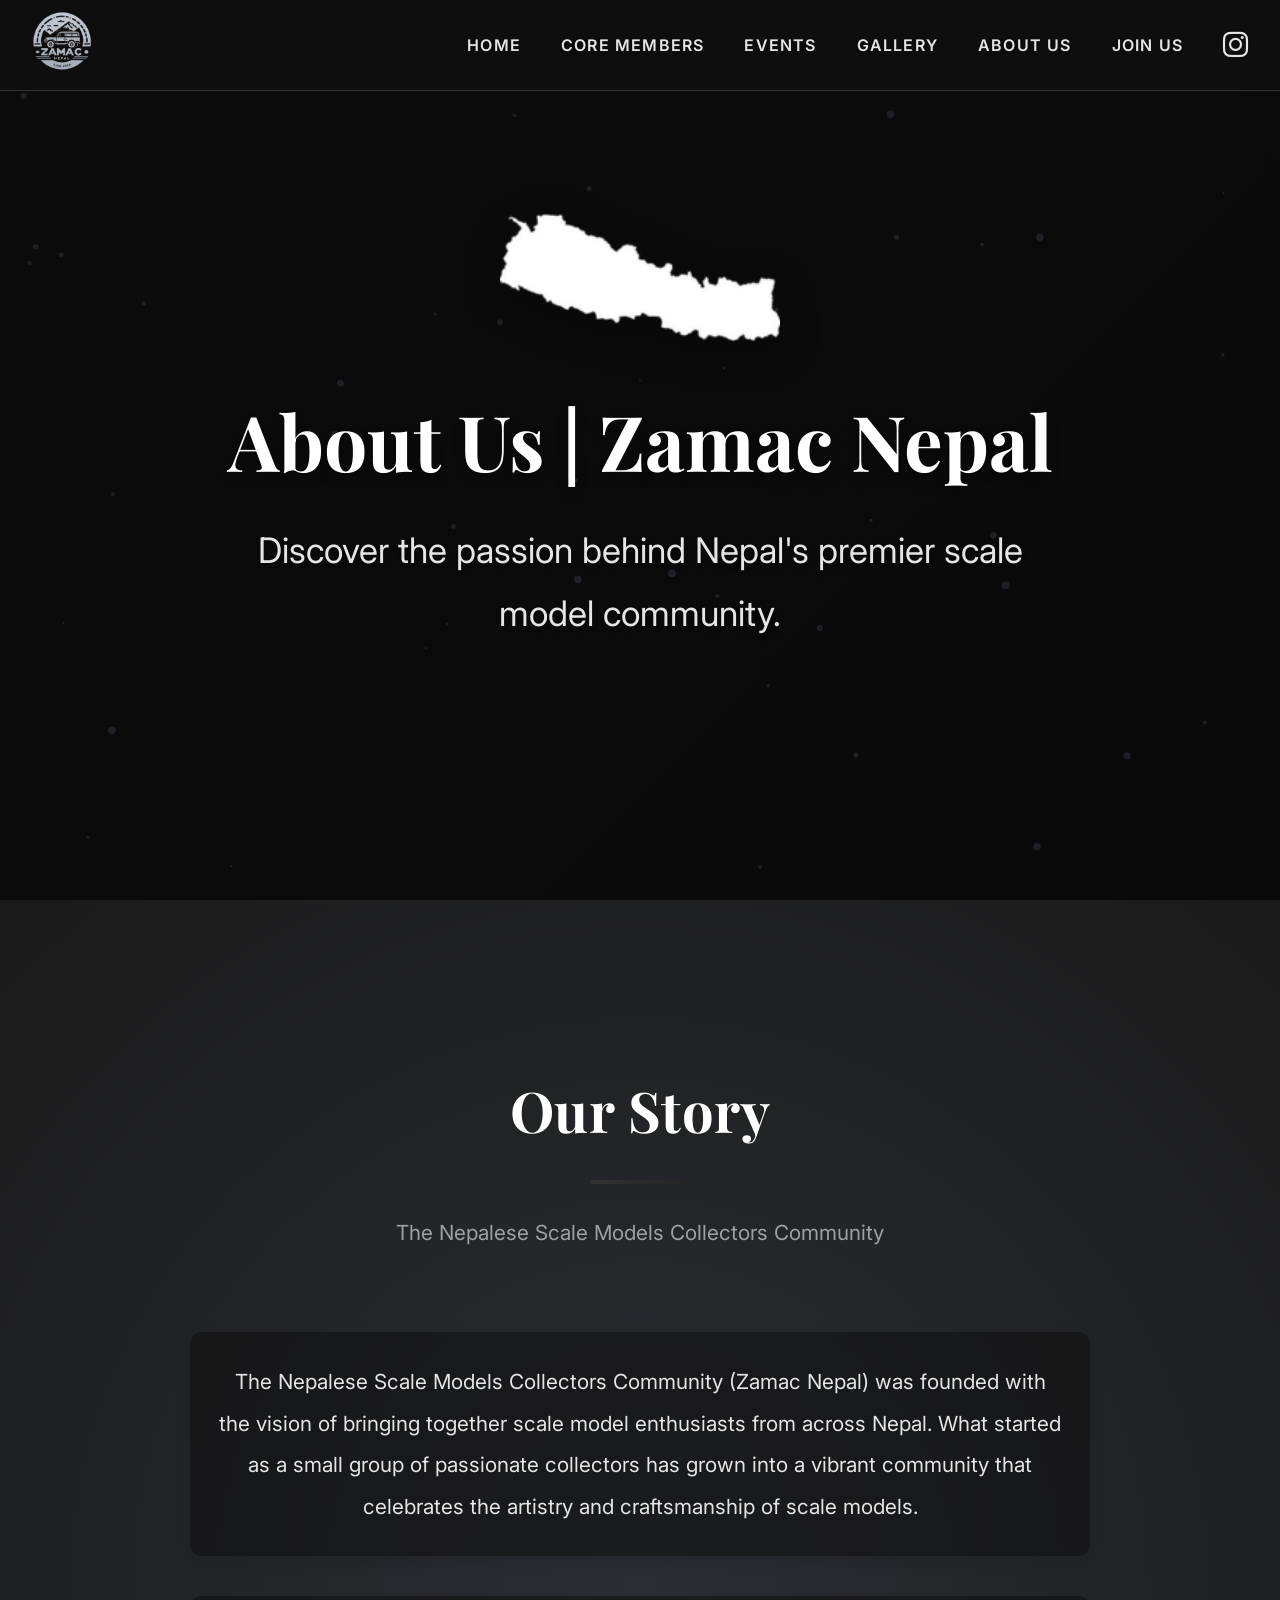
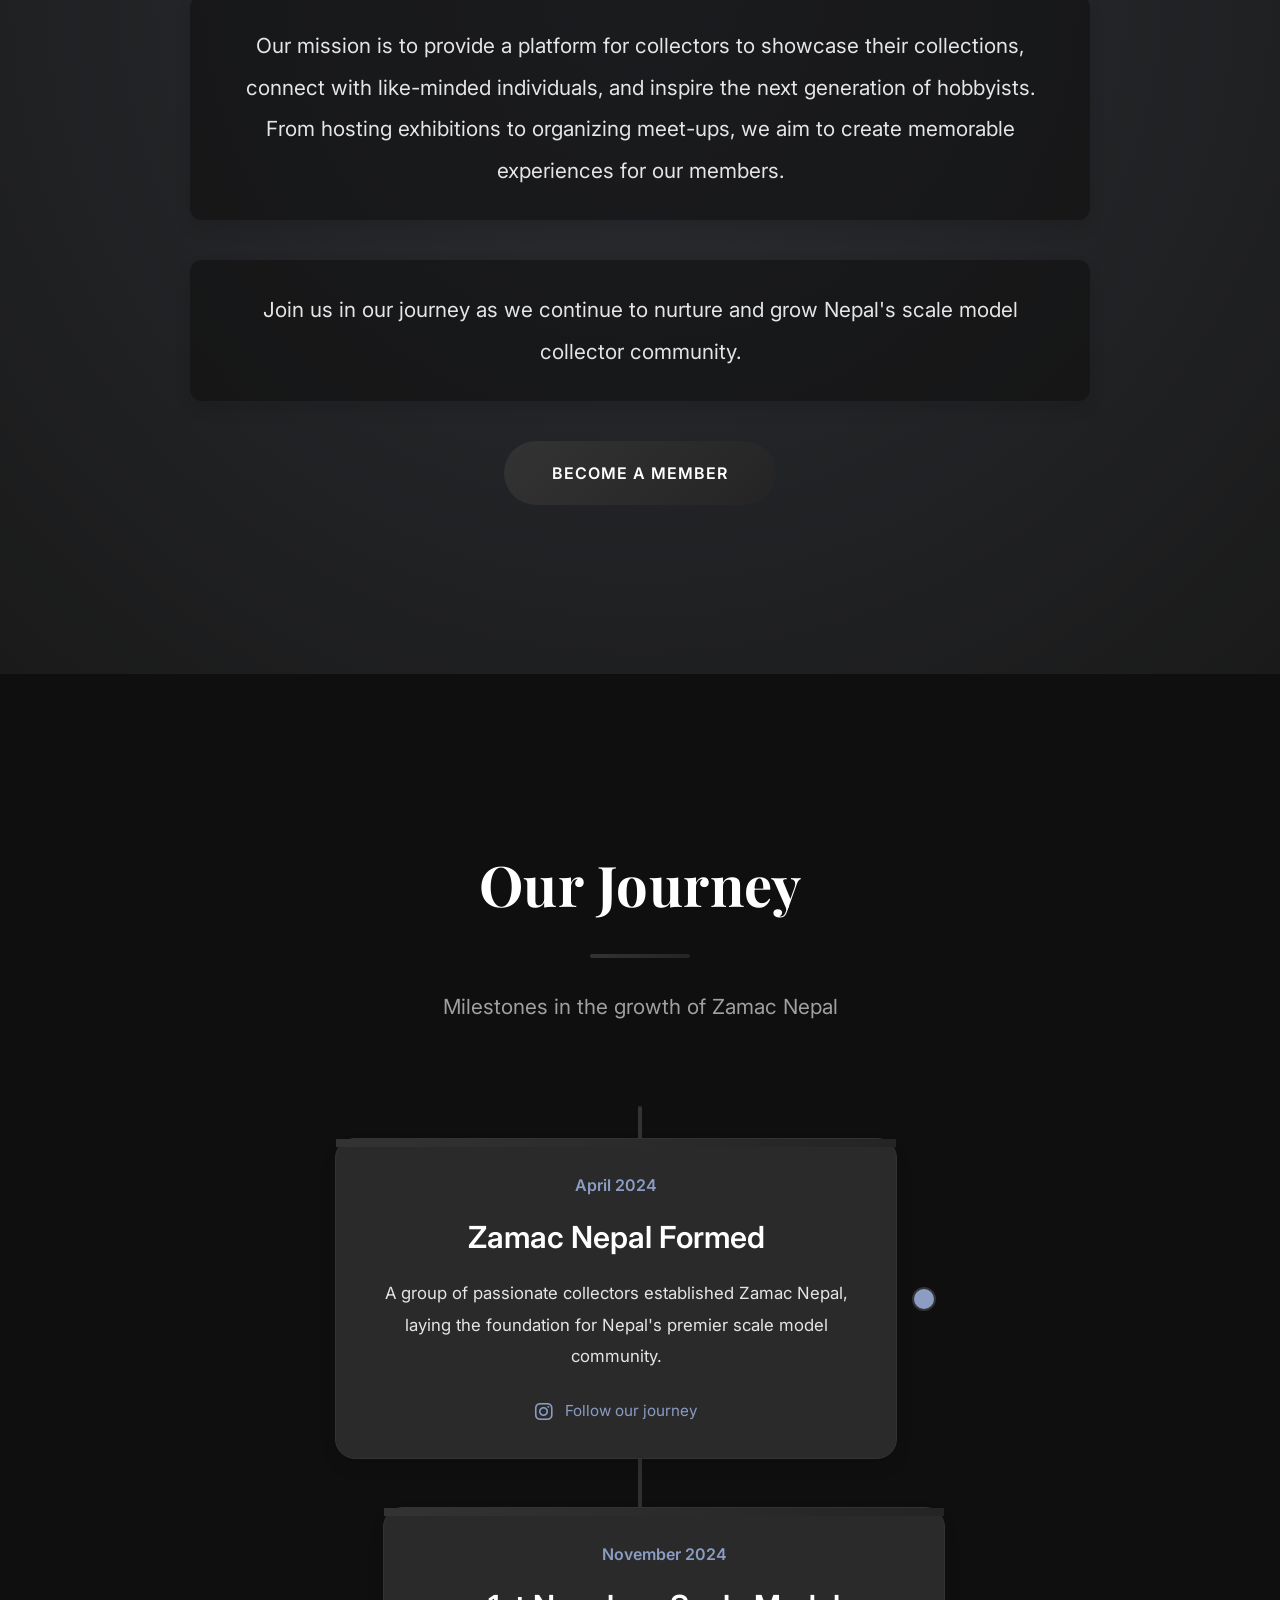
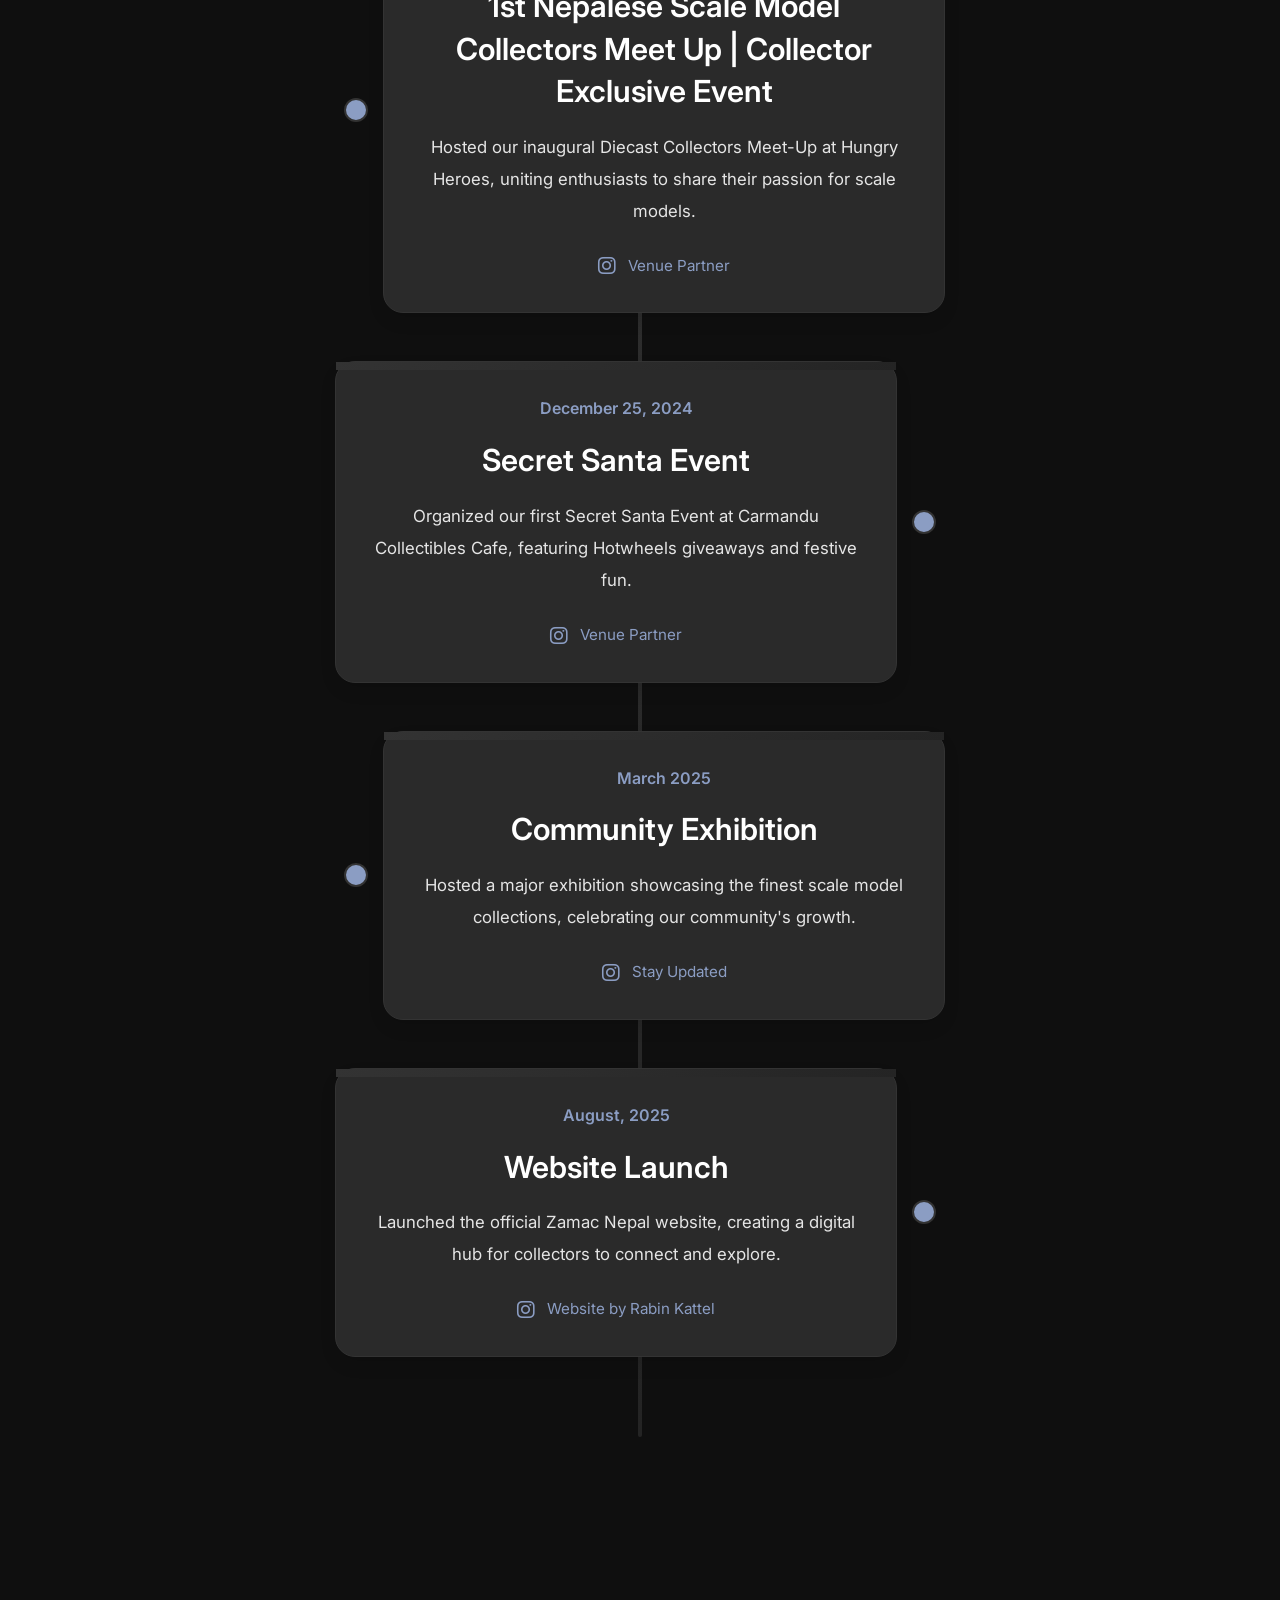
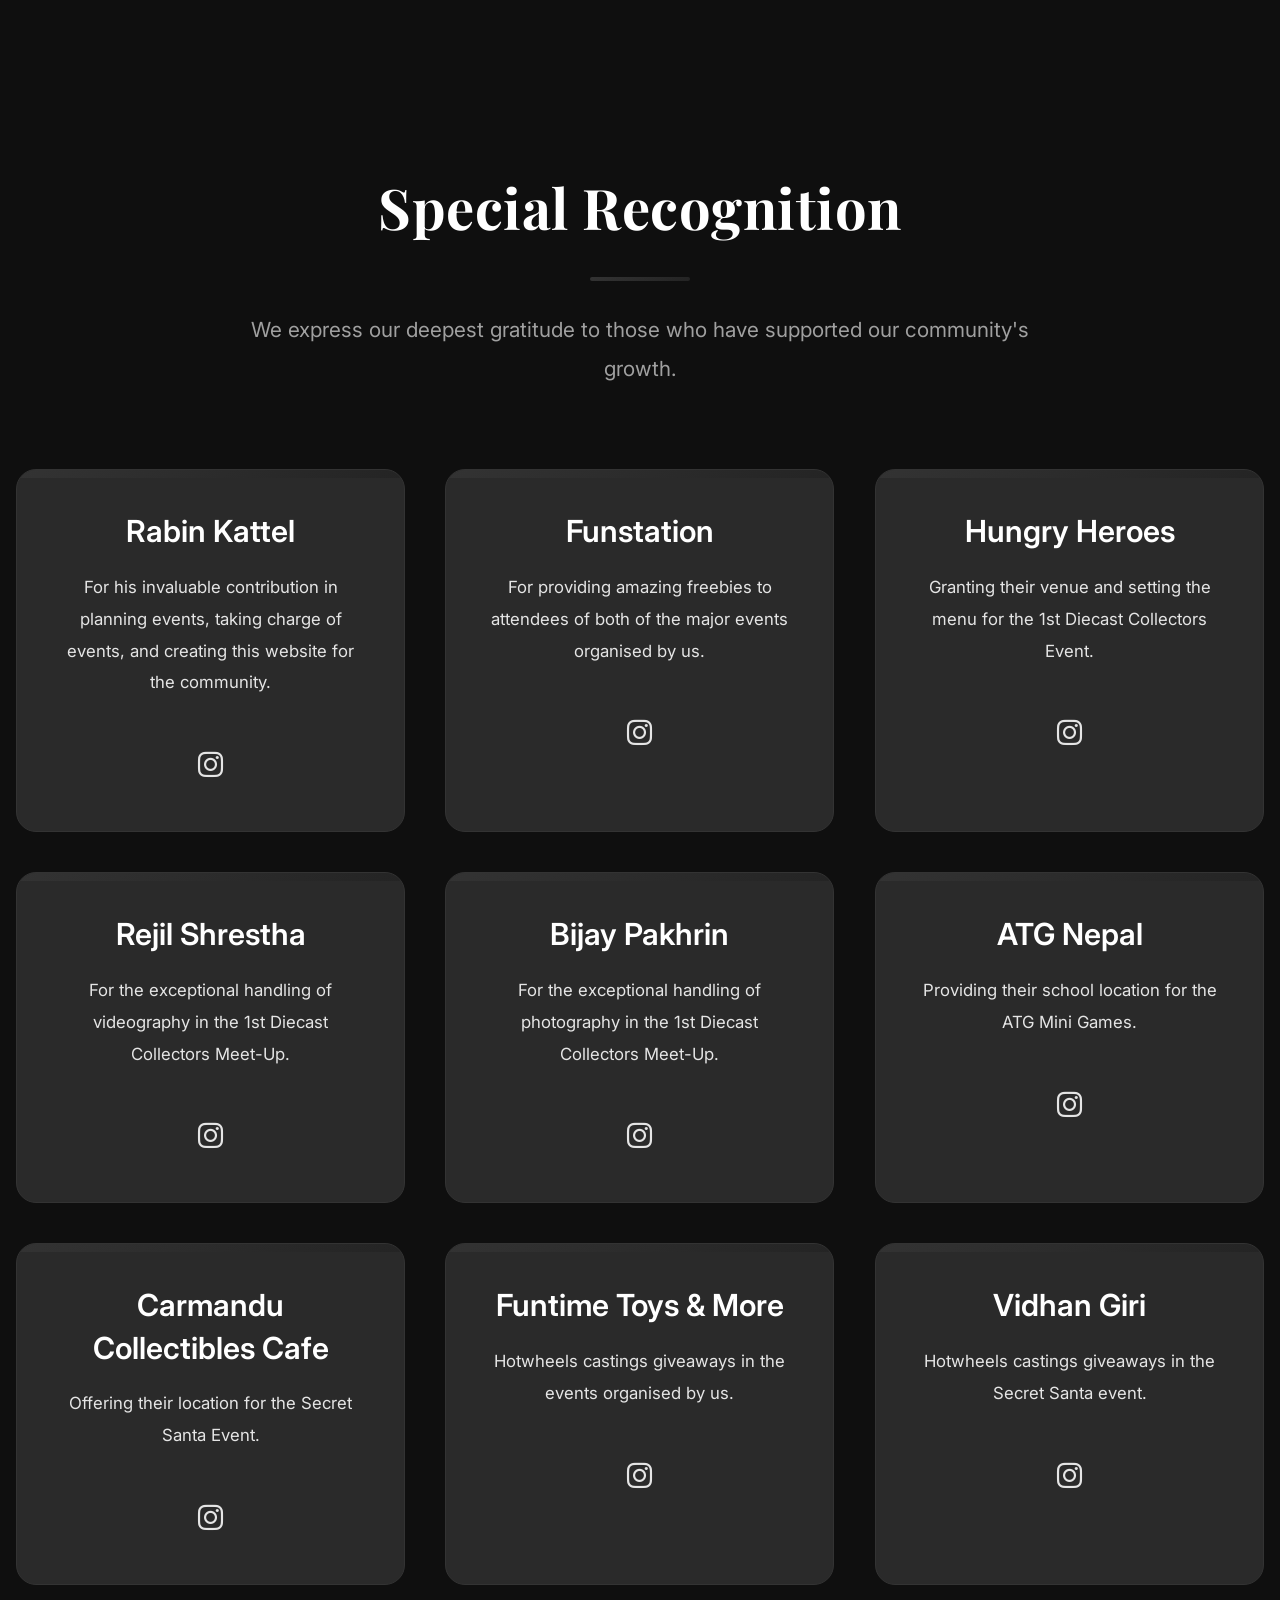
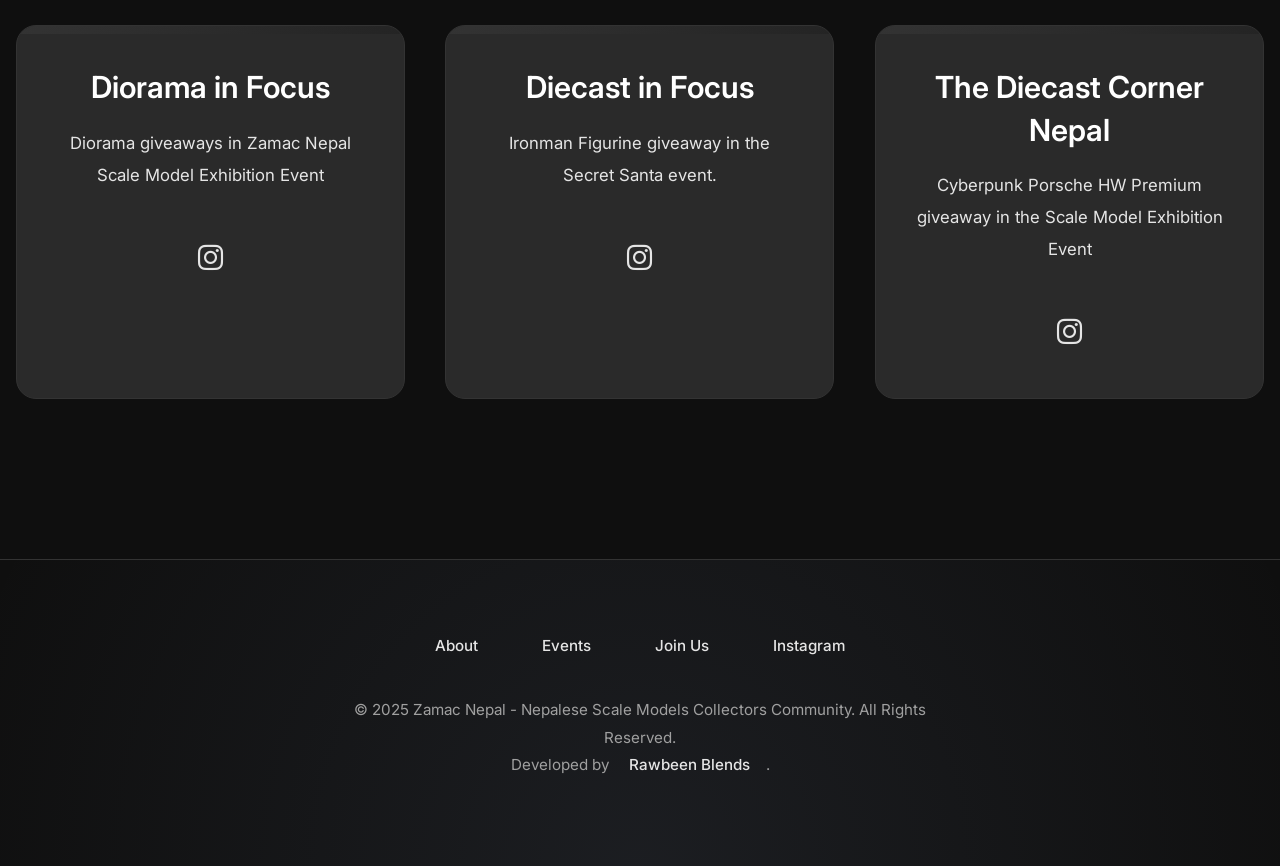
==== about-us.html @ 6cfbeed0 "Initial commit" ====
<!DOCTYPE html>
<html lang="en">
<head>
    <meta charset="utf-8" />
    <meta name="viewport" content="width=device-width, initial-scale=1.0" />
    <meta name="description" content="Nepalese Scale Models Collectors Community" />
    <meta name="author" content="Nepalese Scale Models Collectors Community" />
    <link rel="icon" type="image/png" href="assets/ico/favicon.png" />

    <title>About Us | Nepalese Scale Models Collectors Community</title>

    <!-- Google Fonts -->
    <link rel="preconnect" href="https://fonts.googleapis.com">
    <link rel="preconnect" href="https://fonts.gstatic.com" crossorigin>
    <link href="https://fonts.googleapis.com/css2?family=Inter:wght@300;400;500;600;700&family=Playfair+Display:wght@400;500;600;700&display=swap" rel="stylesheet">

    <!-- Font Awesome -->
    <link href="https://cdnjs.cloudflare.com/ajax/libs/font-awesome/6.4.0/css/all.min.css" rel="stylesheet" />

    <!-- Main CSS -->
    <link rel="stylesheet" href="assets/css/main.css" />

    <script src="assets/js/jquery.min.js"></script>
    <script src="assets/js/modernizr.custom.js"></script>
</head>

<body>
    <!-- Navigation -->
    <nav class="navbar" id="navbar" aria-label="Main navigation">
        <div class="nav-container">
            <a href="index.html" aria-label="Zamac Nepal Home">
                <img src="assets/img/zamac-nepal-logo.png" alt="Zamac Nepal Logo" class="logo">
            </a>
            
            <ul class="nav-menu" role="navigation">
                <li><a href="index.html" class="nav-link">Home</a></li>
                <li><a href="members.html" class="nav-link">Core Members</a></li>
                <li><a href="events.html" class="nav-link">Events</a></li>
                <li><a href="gallery.html" class="nav-link">Gallery</a></li>
                <li><a href="about-us.html" class="nav-link active">About Us</a></li>
                <li><a href="join_our_community.html" class="nav-link">Join Us</a></li>
                <li>
                    <a href="https://www.instagram.com/zamac_nepal" target="_blank" class="social-icon" aria-label="Follow us on Instagram">
                        <i class="fab fa-instagram"></i>
                    </a>
                </li>
            </ul>
            
            <button class="hamburger" id="hamburger" aria-label="Toggle menu" aria-expanded="false">
                <span></span>
                <span></span>
                <span></span>
            </button>
            
            <div class="mobile-menu" id="mobileMenu" role="navigation">
                <a href="index.html" class="nav-link">Home</a>
                <a href="members.html" class="nav-link">Core Members</a>
                <a href="events.html" class="nav-link">Events</a>
                <a href="gallery.html" class="nav-link">Gallery</a>
                <a href="about-us.html" class="nav-link active">About Us</a>
                <a href="join_our_community.html" class="nav-link">Join Us</a>
                <a href="https://www.instagram.com/zamac_nepal" target="_blank" class="nav-link">
                    <i class="fab fa-instagram"></i> Instagram
                </a>
            </div>
        </div>
    </nav>

    <!-- Header Section -->
    <section class="hero parallax" id="home" aria-labelledby="hero-title">
        <canvas class="hero-canvas" id="particleCanvas"></canvas>
        <div class="hero-content">
            <img src="assets/img/nepalmap.png" alt="Nepalese Scale Models Collectors Logo" class="hero-logo">
            <h1 class="serif" id="hero-title">About Us | Zamac Nepal</h1>
            <h2>Discover the passion behind Nepal's premier scale model community.</h2>
        </div>
    </section>

    <!-- About Section -->
    <section class="section about" id="about" aria-labelledby="about-title">
        <div class="container">
            <h2 class="section-title serif" id="about-title">Our Story</h2>
            <p class="section-subtitle">The Nepalese Scale Models Collectors Community</p>
            <div class="about-content fade-in">
                <p class="about-text">
                    The Nepalese Scale Models Collectors Community (Zamac Nepal) was founded with the vision of bringing together scale model enthusiasts from across Nepal. What started as a small group of passionate collectors has grown into a vibrant community that celebrates the artistry and craftsmanship of scale models.
                </p>
                <p class="about-text">
                    Our mission is to provide a platform for collectors to showcase their collections, connect with like-minded individuals, and inspire the next generation of hobbyists. From hosting exhibitions to organizing meet-ups, we aim to create memorable experiences for our members.
                </p>
                <p class="about-text">
                    Join us in our journey as we continue to nurture and grow Nepal's scale model collector community.
                </p>
                <a href="join_our_community.html" class="btn">Become a Member</a>
            </div>
        </div>
    </section>


    <!-- Timeline Section -->
    <section class="section" id="timeline" aria-labelledby="timeline-title">
        <div class="container">
            <h2 class="section-title serif" id="timeline-title">Our Journey</h2>
            <p class="section-subtitle">Milestones in the growth of Zamac Nepal</p>
            <div class="timeline fade-in">
                <div class="timeline-item" data-side="left">
                    <div class="timeline-content">
                        <span class="timeline-date">April 2024 </span>
                        <h3 class="timeline-title">Zamac Nepal Formed</h3>
                        <p class="timeline-description">
                            A group of passionate collectors established Zamac Nepal, laying the foundation for Nepal's premier scale model community.
                        </p>
                        <p class="timeline-social">
                            <a href="https://www.instagram.com/zamac_nepal" target="_blank">
                                <i class="fab fa-instagram"></i> Follow our journey
                            </a>
                        </p>
                    </div>
                </div>
                <div class="timeline-item" data-side="right">
                    <div class="timeline-content">
                        <span class="timeline-date">November 2024</span>
                        <h3 class="timeline-title">1st Nepalese Scale Model Collectors Meet Up | Collector Exclusive Event</h3>
                        <p class="timeline-description">
                            Hosted our inaugural Diecast Collectors Meet-Up at Hungry Heroes, uniting enthusiasts to share their passion for scale models.
                        </p>
                        <p class="timeline-social">
                            <a href="https://www.instagram.com/hungryheroesnp" target="_blank">
                                <i class="fab fa-instagram"></i> Venue Partner
                            </a>
                        </p>
                    </div>
                </div>
                <div class="timeline-item" data-side="left">
                    <div class="timeline-content">
                        <span class="timeline-date">December 25, 2024</span>
                        <h3 class="timeline-title">Secret Santa Event</h3>
                        <p class="timeline-description">
                            Organized our first Secret Santa Event at Carmandu Collectibles Cafe, featuring Hotwheels giveaways and festive fun.
                        </p>
                        <p class="timeline-social">
                            <a href="https://www.instagram.com/carmandu.collectibles.cafe" target="_blank">
                                <i class="fab fa-instagram"></i> Venue Partner
                            </a>
                        </p>
                    </div>
                </div>
                <div class="timeline-item" data-side="right">
                    <div class="timeline-content">
                        <span class="timeline-date">March 2025</span>
                        <h3 class="timeline-title">Community Exhibition</h3>
                        <p class="timeline-description">
                            Hosted a major exhibition showcasing the finest scale model collections, celebrating our community's growth.
                        </p>
                        <p class="timeline-social">
                            <a href="https://www.instagram.com/zamac_nepal" target="_blank">
                                <i class="fab fa-instagram"></i> Stay Updated
                            </a>
                        </p>
                    </div>
                </div>
                <div class="timeline-item" data-side="left">
                    <div class="timeline-content">
                        <span class="timeline-date">August, 2025</span>
                        <h3 class="timeline-title">Website Launch</h3>
                        <p class="timeline-description">
                            Launched the official Zamac Nepal website, creating a digital hub for collectors to connect and explore.
                        </p>
                        <p class="timeline-social">
                            <a href="https://www.instagram.com/rawbeen_blends" target="_blank">
                                <i class="fab fa-instagram"></i> Website by Rabin Kattel
                            </a>
                        </p>
                    </div>
                </div>
            </div>
        </div>
    </section>
        <!-- Special Recognition Section -->
    
    <section class="section" id="special-recognition" aria-labelledby="recognition-title">
        <div class="container">
            <h2 class="section-title serif" id="recognition-title">Special Recognition</h2>
            <p class="section-subtitle">We express our deepest gratitude to those who have supported our community's growth.</p>
            <div class="recognition-grid fade-in">
                <article class="recognition-card">
                    <h3 class="recognition-title">Rabin Kattel</h3>
                    <p class="recognition-description">
                        For his invaluable contribution in planning events, taking charge of events, and creating this website for the community.
                    </p>
                    <a href="https://www.instagram.com/rawbeen_collects" target="_blank" class="social-icon">
                        <i class="fab fa-instagram"></i>
                    </a>
                </article>
                <article class="recognition-card">
                    <h3 class="recognition-title">Funstation </h3>
                    <p class="recognition-description">
                        For providing amazing freebies to attendees of both of the major events organised by us.
                    </p>
                    <a href="https://www.instagram.com/funstation.online/" target="_blank" class="social-icon">
                        <i class="fab fa-instagram"></i>
                    </a>
                </article>
                <article class="recognition-card">
                    <h3 class="recognition-title">Hungry Heroes</h3>
                    <p class="recognition-description">
                        Granting their venue and setting the menu for the 1st Diecast Collectors Event.
                    </p>
                    <a href="https://www.instagram.com/hungryheroesnp" target="_blank" class="social-icon">
                        <i class="fab fa-instagram"></i>
                    </a>
                </article>
                <article class="recognition-card">
                    <h3 class="recognition-title">Rejil Shrestha</h3>
                    <p class="recognition-description">
                        For the exceptional handling of videography in the 1st Diecast Collectors Meet-Up.
                    </p>
                    <a href="https://www.instagram.com/visiorej" target="_blank" class="social-icon">
                        <i class="fab fa-instagram"></i>
                    </a>
                </article>
                <article class="recognition-card">
                    <h3 class="recognition-title">Bijay Pakhrin</h3>
                    <p class="recognition-description">
                        For the exceptional handling of photography in the 1st Diecast Collectors Meet-Up.
                    </p>
                    <a href="https://www.instagram.com/rarecast.collector" target="_blank" class="social-icon">
                        <i class="fab fa-instagram"></i>
                    </a>
                </article>
                <article class="recognition-card">
                    <h3 class="recognition-title">ATG Nepal</h3>
                    <p class="recognition-description">
                        Providing their school location for the ATG Mini Games.
                    </p>
                    <a href="https://www.instagram.com/atg_nepal" target="_blank" class="social-icon">
                        <i class="fab fa-instagram"></i>
                    </a>
                </article>
                <article class="recognition-card">
                    <h3 class="recognition-title">Carmandu Collectibles Cafe</h3>
                    <p class="recognition-description">
                        Offering their location for the Secret Santa Event.
                    </p>
                    <a href="https://www.instagram.com/carmandu.collectibles.cafe" target="_blank" class="social-icon">
                        <i class="fab fa-instagram"></i>
                    </a>
                </article>
                <article class="recognition-card">
                    <h3 class="recognition-title">Funtime Toys & More</h3>
                    <p class="recognition-description">
                        Hotwheels castings giveaways in the events organised by us.
                    </p>
                    <a href="https://www.instagram.com/funtimetoysandmore" target="_blank" class="social-icon">
                        <i class="fab fa-instagram"></i>
                    </a>
                </article>
                <article class="recognition-card">
                    <h3 class="recognition-title">Vidhan Giri</h3>
                    <p class="recognition-description">
                        Hotwheels castings giveaways in the Secret Santa event.
                    </p>
                    <a href="https://www.instagram.com/0.viii" target="_blank" class="social-icon">
                        <i class="fab fa-instagram"></i>
                    </a>
                </article>
                <article class="recognition-card">
                    <h3 class="recognition-title">Diorama in Focus</h3>
                    <p class="recognition-description">
                       Diorama giveaways in Zamac Nepal Scale Model Exhibition Event
                    </p>
                    <a href="https://www.instagram.com/diorama.in.focus/" target="_blank" class="social-icon">
                        <i class="fab fa-instagram"></i>
                    </a>
                </article>
                <article class="recognition-card">
                    <h3 class="recognition-title">Diecast in Focus</h3>
                    <p class="recognition-description">
                        Ironman Figurine giveaway in the Secret Santa event.
                    </p>
                    <a href="https://www.instagram.com/diecast.in.focus" target="_blank" class="social-icon">
                        <i class="fab fa-instagram"></i>
                    </a>
                </article>
                <article class="recognition-card">
                    <h3 class="recognition-title">The Diecast Corner Nepal</h3>
                    <p class="recognition-description">
                        Cyberpunk Porsche HW Premium giveaway in the Scale Model Exhibition Event
                    </p>
                    <a href="https://www.instagram.com/diecast.in.focus" target="_blank" class="social-icon">
                        <i class="fab fa-instagram"></i>
                    </a>
                </article>
            </div>
        </div>
    </section>
   


     <!-- Footer -->
     <footer class="footer" aria-label="Footer">
        <div class="container">
            <div class="footer-links">
                <a href="about-us.html" class="footer-link">About</a>
                <a href="events.html" class="footer-link">Events</a>
                <a href="join_our_community.html" class="footer-link">Join Us</a>
                <a href="https://www.instagram.com/zamac_nepal" target="_blank" class="footer-link">Instagram</a>
            </div><br>
            <p class="footer-text">
                © 2025 Zamac Nepal - Nepalese Scale Models Collectors Community. All Rights Reserved.<br>
                Developed by <a href="https://www.instagram.com/rawbeenblends" target="_blank" class="footer-link-no-hover">Rawbeen Blends</a>.
            </p>
        </div>
    </footer>


    <script>
        // Mobile menu toggle
        const hamburger = document.getElementById('hamburger');
        const mobileMenu = document.getElementById('mobileMenu');

        hamburger.addEventListener('click', () => {
            const isExpanded = hamburger.getAttribute('aria-expanded') === 'true';
            hamburger.setAttribute('aria-expanded', !isExpanded);
            mobileMenu.classList.toggle('active');
            hamburger.classList.toggle('active');
            document.body.classList.toggle('no-scroll', !isExpanded);
        });

        // Navbar scroll effect
        const navbar = document.getElementById('navbar');
        let lastScrollTop = 0;
        window.addEventListener('scroll', () => {
            const scrollTop = window.scrollY;
            navbar.classList.toggle('scrolled', scrollTop > 50);
            navbar.style.transform = scrollTop > lastScrollTop && scrollTop > 100 ? 'translateY(-100%)' : 'translateY(0)';
            lastScrollTop = scrollTop;
        });

        // Smooth scroll for internal links
        document.querySelectorAll('a[href^="#"]').forEach(anchor => {
            anchor.addEventListener('click', (e) => {
                e.preventDefault();
                const targetId = anchor.getAttribute('href');
                const target = document.querySelector(targetId);
                if (target) {
                    target.scrollIntoView({
                        behavior: 'smooth',
                        block: 'start'
                    });
                    mobileMenu.classList.remove('active');
                    hamburger.classList.remove('active');
                    hamburger.setAttribute('aria-expanded', 'false');
                    document.body.classList.remove('no-scroll');
                }
            });
        });

        // Intersection Observer for fade-in animations
        const observerOptions = {
            threshold: 0.15,
            rootMargin: '0px 0px -100px 0px'
        };

        const observer = new IntersectionObserver((entries) => {
            entries.forEach(entry => {
                if (entry.isIntersecting) {
                    entry.target.classList.add('visible');
                    observer.unobserve(entry.target);
                }
            });
        }, observerOptions);

        document.querySelectorAll('.fade-in').forEach(el => observer.observe(el));

        // Close mobile menu on outside click
        document.addEventListener('click', (e) => {
            if (!hamburger.contains(e.target) && !mobileMenu.contains(e.target)) {
                mobileMenu.classList.remove('active');
                hamburger.classList.remove('active');
                hamburger.setAttribute('aria-expanded', 'false');
                document.body.classList.remove('no-scroll');
            }
        });

        // Active link highlighting
        const navLinks = document.querySelectorAll('.nav-link');
        window.addEventListener('scroll', () => {
            let current = '';
            document.querySelectorAll('section').forEach(section => {
                const sectionTop = section.offsetTop;
                if (window.scrollY >= sectionTop - 120) {
                    current = section.getAttribute('id');
                }
            });

            navLinks.forEach(link => {
                link.classList.remove('active');
                if (link.getAttribute('href').includes(current)) {
                    link.classList.add('active');
                }
            });
        });

        // Parallax effect for hero background
        const hero = document.querySelector('.hero');
        window.addEventListener('scroll', () => {
            const scrollPosition = window.scrollY;
            hero.style.backgroundPositionY = `${scrollPosition * 0.4}px`;
        });

        // Prevent body scroll when mobile menu is open
        document.body.addEventListener('touchmove', (e) => {
            if (document.body.classList.contains('no-scroll')) {
                e.preventDefault();
            }
        }, { passive: false });

        // Particle effect for hero section
        const canvas = document.getElementById('particleCanvas');
        const ctx = canvas.getContext('2d');
        canvas.width = window.innerWidth;
        canvas.height = window.innerHeight;

        const particles = [];
        const particleCount = 50;

        class Particle {
            constructor() {
                this.x = Math.random() * canvas.width;
                this.y = Math.random() * canvas.height;
                this.size = Math.random() * 3 + 1;
                this.speedX = Math.random() * 0.5 - 0.25;
                this.speedY = Math.random() * 0.5 - 0.25;
            }

            update() {
                this.x += this.speedX;
                this.y += this.speedY;
                if (this.x < 0 || this.x > canvas.width) this.speedX *= -1;
                if (this.y < 0 || this.y > canvas.height) this.speedY *= -1;
            }

            draw() {
                ctx.fillStyle = 'rgba(139, 157, 195, 0.5)';
                ctx.beginPath();
                ctx.arc(this.x, this.y, this.size, 0, Math.PI * 2);
                ctx.fill();
            }
        }

        function initParticles() {
            for (let i = 0; i < particleCount; i++) {
                particles.push(new Particle());
            }
        }

        function animateParticles() {
            ctx.clearRect(0, 0, canvas.width, canvas.height);
            particles.forEach(particle => {
                particle.update();
                particle.draw();
            });
            requestAnimationFrame(animateParticles);
        }

        initParticles();
        animateParticles();

        window.addEventListener('resize', () => {
            canvas.width = window.innerWidth;
            canvas.height = window.innerHeight;
        });
    </script>
</body>
</html>
---- assets/css/main.css ----
/* [Previous styles unchanged, included for context] */
:root {
    --primary-dark: #0f0f0f;
    --secondary-dark: #1a1a1a;
    --accent-dark: #2a2a2a;
    --text-primary: #ffffff;
    --text-secondary: #e5e5e5;
    --text-muted: #a0a0a0;
    --accent-color: #8b9dc3;
    --accent-hover: #a6b5d4;
    --border-color: #333333;
    --shadow-light: rgba(0, 0, 0, 0.1);
    --shadow-medium: rgba(0, 0, 0, 0.3);
    --transition: all 0.3s cubic-bezier(0.4, 0, 0.2, 1);
    --gradient: linear-gradient(135deg, #333333, #242424);
}

* {
    margin: 0;
    padding: 0;
    box-sizing: border-box;
}

html {
    scroll-behavior: smooth;
    scroll-padding-top: 100px;
}

body {
    font-family: 'Inter', sans-serif;
    background-color: var(--primary-dark);
    color: var(--text-primary);
    line-height: 1.8;
    overflow-x: hidden;
    -webkit-font-smoothing: antialiased;
    -moz-osx-font-smoothing: grayscale;
}

body.no-scroll {
    overflow: hidden;
}

.serif {
    font-family: 'Playfair Display', serif;
}

/* Container */
.container {
    width: 100%;
    max-width: 1400px;
    margin-left: auto;
    margin-right: auto;
    padding-left: 1rem;
    padding-right: 1rem;
}

/* Navigation Styles */
.navbar {
    position: fixed;
    top: 0;
    left: 0;
    width: 100%;
    background: rgba(15, 15, 15, 0.95);
    backdrop-filter: blur(12px);
    -webkit-backdrop-filter: blur(12px);
    border-bottom: 1px solid var(--border-color);
    z-index: 1000;
    transition: var(--transition);
}

.navbar.scrolled {
    background: rgba(15, 15, 15, 0.98);
    box-shadow: 0 6px 20px var(--shadow-light);
}

.nav-container {
    max-width: 1400px;
    margin: 0 auto;
    padding: 0 2rem;
    display: flex;
    align-items: center;
    justify-content: space-between;
    height: 90px;
}

.logo {
    height: 60px;
    transition: var(--transition);
    will-change: transform;
}

.logo:hover {
    transform: scale(1.15) rotate(2deg);
    filter: brightness(1.2);
}

.nav-menu {
    display: flex;
    list-style: none;
    gap: 2.5rem;
    align-items: center;
}

.nav-link {
    color: var(--text-secondary);
    text-decoration: none;
    font-weight: 600;
    font-size: 1rem;
    text-transform: uppercase;
    letter-spacing: 1.2px;
    padding: 0.5rem 0;
    transition: var(--transition);
    position: relative;
    text-shadow: 0 2px 4px var(--shadow-light);
}

.nav-link::after {
    content: '';
    position: absolute;
    width: 0;
    height: 3px;
    bottom: -2px;
    left: 0;
    background: var(--gradient);
    transition: width 0.4s ease;
}

.nav-link:hover,
.nav-link.active {
    color: var(--accent-color);
    transform: translateY(-2px);
}

.nav-link:hover::after,
.nav-link.active::after {
    width: 100%;
}

.social-icon {
    color: var(--text-secondary);
    font-size: 1.8rem;
    transition: var(--transition);
}

.social-icon:hover {
    color: var(--accent-hover);
    transform: scale(1.2) rotate(5deg);
}

.hamburger {
    display: none;
    flex-direction: column;
    cursor: pointer;
    gap: 6px;
    z-index: 1001;
}

.hamburger span {
    width: 30px;
    height: 4px;
    background: var(--text-primary);
    border-radius: 4px;
    transition: var(--transition);
    transform-origin: center;
}

.hamburger.active span:nth-child(1) {
    transform: rotate(45deg) translate(6px, 6px);
}

.hamburger.active span:nth-child(2) {
    opacity: 0;
    transform: scale(0);
}

.hamburger.active span:nth-child(3) {
    transform: rotate(-45deg) translate(6px, -6px);
}

.mobile-menu {
    display: none;
    position: fixed;
    top: 90px;
    left: 0;
    width: 100%;
    background: var(--secondary-dark);
    border-top: 1px solid var(--border-color);
    padding: 2rem;
    transform: translateY(-100%);
    transition: transform 0.5s cubic-bezier(0.68, -0.55, 0.27, 1.55);
    z-index: 999;
    box-shadow: 0 10px 20px var(--shadow-medium);
}

.mobile-menu.active {
    display: block;
    transform: translateY(0);
}

.mobile-menu .nav-link {
    display: block;
    padding: 1.2rem 0;
    font-size: 1.1rem;
    border-bottom: 1px solid var(--border-color);
    transition: var(--transition);
}

.mobile-menu .nav-link:hover {
    background: var(--accent-dark);
    padding-left: 1rem;
}

/* Hero Section */
.hero {
    min-height: 100vh;
    background: linear-gradient(rgba(0, 0, 0, 0.7), rgba(0, 0, 0, 0.7)), url('assets/img/header-bg-3-1.jpg');
    background-size: cover;
    background-position: center;
    display: flex;
    align-items: center;
    justify-content: center;
    text-align: center;
    position: relative;
    overflow: hidden;
}

.hero::before {
    content: '';
    position: absolute;
    top: 0;
    left: 0;
    width: 100%;
    height: 100%;
    background: var(--gradient);
    opacity: 0.15;
    z-index: 1;
    animation: pulse 6s ease-in-out infinite;
}

.hero-canvas {
    position: absolute;
    top: 0;
    left: 0;
    width: 100%;
    height: 100%;
    z-index: 1;
    opacity: 0.3;
}

.hero-content {
    max-width: 1100px;
    padding: 0 2rem;
    position: relative;
    z-index: 2;
    animation: fadeInUp 1.5s ease-out;
}

.hero-logo {
    width: clamp(200px, 24vw, 280px);
    margin-bottom: 2.5rem;
    filter: drop-shadow(0 10px 20px var(--shadow-medium));
    transition: var(--transition);
}

.hero-logo:hover {
    transform: scale(1.1) rotate(3deg);
    filter: drop-shadow(0 12px 24px var(--shadow-medium)) brightness(1.1);
}

.hero h1 {
    font-size: clamp(3rem, 6vw, 5.2rem);
    font-weight: 700;
    margin-bottom: 2rem;
    line-height: 1.2;
    text-shadow: 0 6px 12px var(--shadow-medium);
    animation: textGlow 3s ease-in-out infinite alternate;
}

.hero h2 {
    font-size: clamp(1.4rem, 3vw, 2.2rem);
    font-weight: 400;
    color: var(--text-secondary);
    margin-bottom: 3.5rem;
    text-shadow: 0 3px 6px var(--shadow-light);
    max-width: 800px;
    margin-left: auto;
    margin-right: auto;
}

/* Section Styles */
.section {
    padding: 10rem 0;
    position: relative;
}

.section-title {
    font-size: clamp(2.6rem, 4.5vw, 3.5rem);
    font-weight: 700;
    text-align: center;
    margin-bottom: 1.8rem;
    color: var(--text-primary);
    position: relative;
    letter-spacing: 0.5px;
}

.section-title::after {
    content: '';
    display: block;
    width: 100px;
    height: 4px;
    background: var(--gradient);
    margin: 1.2rem auto;
    border-radius: 2px;
}

.section-subtitle {
    text-align: center;
    color: var(--text-muted);
    margin-bottom: 5rem;
    font-size: clamp(1.1rem, 2.2vw, 1.3rem);
    max-width: 800px;
    margin-left: auto;
    margin-right: auto;
    line-height: 1.9;
}

/* About Section */
.about {
    background: var(--secondary-dark);
    position: relative;
    overflow: hidden;
}

.about::before {
    content: '';
    position: absolute;
    top: 0;
    left: 0;
    width: 100%;
    height: 100%;
    background: radial-gradient(circle at center, rgba(139, 157, 195, 0.15), transparent);
    z-index: 0;
    animation: subtlePulse 8s ease-in-out infinite;
}

.about-content {
    max-width: 1100px;
    margin: 0 auto;
    text-align: center;
    position: relative;
    z-index: 1;
}

.about-text {
    font-size: clamp(1.1rem, 2.2vw, 1.3rem);
    line-height: 2;
    color: var(--text-secondary);
    margin-bottom: 2.5rem;
    background: rgba(15, 15, 15, 0.6);
    padding: 1.8rem;
    border-radius: 12px;
    box-shadow: 0 8px 16px var(--shadow-light);
    transition: transform 0.5s ease, box-shadow 0.5s ease;
    max-width: 900px;
    margin-left: auto;
    margin-right: auto;
}

.about-text:hover {
    transform: translateY(-5px);
    box-shadow: 0 12px 24px var(--shadow-medium);
}

/* Button Styles */
.btn {
    display: inline-block;
    padding: 1.1rem 3rem;
    background: var(--gradient);
    color: var(--text-primary);
    text-decoration: none;
    border-radius: 50px;
    font-weight: 600;
    font-size: 1rem;
    letter-spacing: 1px;
    text-transform: uppercase;
    transition: var(--transition);
    border: none;
    position: relative;
    overflow: hidden;
    z-index: 1;
    will-change: transform, box-shadow;
    cursor: pointer;
}

.btn::before {
    content: '';
    position: absolute;
    top: 0;
    left: 0;
    width: 100%;
    height: 100%;
    background: var(--accent-hover);
    transform: scaleX(0);
    transform-origin: right;
    transition: transform 0.4s ease;
    z-index: -1;
}

.btn:hover::before {
    transform: scaleX(1);
    transform-origin: left;
}

.btn:hover {
    transform: translateY(-6px) scale(1.05);
    box-shadow: 0 12px 24px rgba(139, 157, 195, 0.4);
}

.btn:focus {
    outline: none;
    box-shadow: 0 0 0 3px rgba(139, 157, 195, 0.5);
}

.hero .btn {
    font-size: 1.1rem;
    padding: 1.3rem 3.5rem;
    transform: perspective(500px) rotateX(0deg);
    transition: transform 0.4s ease, box-shadow 0.4s ease, background 0.4s ease;
}

.hero .btn::after {
    content: '';
    position: absolute;
    top: -50%;
    left: -50%;
    width: 200%;
    height: 200%;
    background: radial-gradient(circle, rgba(255, 255, 255, 0.3), transparent);
    transform: rotate(45deg);
    transition: transform 0.5s ease;
}

.hero .btn:hover::after {
    transform: rotate(45deg) translate(50%, 50%);
}

.hero .btn:hover {
    transform: perspective(500px) rotateX(10deg) translateY(-6px);
    box-shadow: 0 12px 24px rgba(139, 157, 195, 0.4);
}

.btn-outline {
    background: transparent;
    color: var(--accent-color);
    border: 2px solid var(--accent-color);
}

.btn-outline::before {
    background: var(--accent-color);
}

.btn-outline:hover {
    color: var(--text-primary);
}

/* Centered Button */
.centered-button {
    display: flex;
    justify-content: center;
    align-items: center;
}

/* Events Section */
.events-grid {
    display: grid;
    grid-template-columns: repeat(auto-fit, minmax(320px, 1fr));
    gap: 2.5rem;
    margin-top: 4rem;
}

.event-card {
    background: var(--accent-dark);
    border-radius: 20px;
    padding: 2rem;
    border: 1px solid var(--border-color);
    transition: var(--transition);
    position: relative;
    overflow: hidden;
    will-change: transform, box-shadow;
    text-align: center;
}

.event-card::before {
    content: attr(data-date);
    position: absolute;
    top: 0;
    left: 0;
    right: 0;
    height: 8px;
    background: var(--gradient);
    transition: height 0.4s ease;
    font-size: 0.9rem;
    color: var(--text-primary);
    line-height: 2;
}

.event-card:hover::before {
    height: 12px;
}

.event-card:hover {
    transform: translateY(-15px) scale(1.02);
    box-shadow: 0 20px 40px var(--shadow-medium);
}

.event-image {
    width: 100%;
    height: 200px;
    object-fit: cover;
    border-radius: 10px;
    margin-bottom: 1.5rem;
    box-shadow: 0 4px 8px var(--shadow-light);
    transition: transform 0.4s ease;
}

.event-card:hover .event-image {
    transform: scale(1.05);
}

.event-title {
    font-size: 1.9rem;
    font-weight: 600;
    margin-bottom: 1.2rem;
    color: var(--text-primary);
    line-height: 1.4;
}

.event-meta {
    color: var(--accent-color);
    font-weight: 500;
    font-size: 1rem;
    margin-bottom: 1rem;
    text-align: center;
}

.event-description {
    color: var(--text-secondary);
    line-height: 1.9;
    margin-bottom: 2.5rem;
    font-size: 1.05rem;
}

.event-detail-label {
    font-size: 1.1rem;
    font-weight: 600;
    color: var(--accent-color);
    margin-bottom: 0.5rem;
    text-align: left;
}

.event-detail-value {
    font-size: 1rem;
    color: var(--text-secondary);
    line-height: 1.8;
    margin-bottom: 1.5rem;
    text-align: left;
}

.release-location {
    font-size: 1rem;
    color: var(--text-secondary);
    line-height: 1.8;
    margin-bottom: 2.5rem;
    text-align: center;
}

.release-location a {
    color: var(--accent-color);
    text-decoration: none;
    transition: var(--transition);
}

.release-location a:hover {
    color: var(--accent-hover);
    text-decoration: underline;
}

/* Special Recognition Section */
.recognition-grid {
    display: grid;
    grid-template-columns: repeat(auto-fit, minmax(320px, 1fr));
    gap: 2.5rem;
    margin-top: 4rem;
}

.recognition-card {
    background: var(--accent-dark);
    border-radius: 20px;
    padding: 2.5rem;
    border: 1px solid var(--border-color);
    transition: var(--transition);
    position: relative;
    overflow: hidden;
    will-change: transform, box-shadow;
    text-align: center;
}

.recognition-card::before {
    content: '';
    position: absolute;
    top: 0;
    left: 0;
    width: 100%;
    height: 100%;
    background: var(--accent-hover);
    transform: scaleX(0);
    transform-origin: right;
    transition: transform 0.4s ease;
    z-index: -1;
}

.recognition-card:hover::before {
    transform: scaleX(1);
    transform-origin: left;
}

.recognition-card::after {
    content: '';
    position: absolute;
    top: 0;
    left: 0;
    right: 0;
    height: 8px;
    background: var(--gradient);
    transition: height 0.4s ease;
    z-index: 0;
}

.recognition-card:hover::after {
    height: 12px;
}

.recognition-card:hover {
    transform: translateY(-15px) scale(1.02);
    box-shadow: 0 20px 40px var(--shadow-medium);
}

.recognition-title {
    font-size: 1.9rem;
    font-weight: 600;
    margin-bottom: 1.2rem;
    color: var(--text-primary);
    line-height: 1.4;
    position: relative;
    z-index: 1;
}

.recognition-description {
    color: var(--text-secondary);
    line-height: 1.9;
    margin-bottom: 2.5rem;
    font-size: 1.05rem;
    position: relative;
    z-index: 1;
}

/* Community Highlights Section */
.highlights-container {
    display: flex;
    gap: 2.5rem;
    margin-top: 4rem;
    overflow-x: auto;
    scroll-snap-type: x mandatory;
    padding-bottom: 1rem;
    -webkit-overflow-scrolling: touch;
    position: relative;
    scroll-behavior: smooth;
}

.highlights-container::-webkit-scrollbar {
    height: 8px;
}

.highlights-container::-webkit-scrollbar-thumb {
    background: var(--accent-color);
    border-radius: 4px;
}

.highlights-container::-webkit-scrollbar-track {
    background: var(--border-color);
}

.highlight-card {
    background: var(--accent-dark);
    border-radius: 20px;
    padding: 2rem;
    border: 1px solid var(--border-color);
    transition: var(--transition);
    position: relative;
    min-width: 320px;
    max-width: 400px;
    scroll-snap-align: center;
    text-align: center;
    box-shadow: 0 8px 16px var(--shadow-light);
}

.highlight-card::before {
    content: attr(data-date);
    position: absolute;
    top: 0;
    left: 0;
    right: 0;
    height: 8px;
    background: var(--gradient);
    transition: height 0.4s ease;
}

.highlight-card:hover::before {
    height: 12px;
}

.highlight-card:hover {
    transform: translateY(-15px) scale(1.02);
    box-shadow: 0 20px 40px var(--shadow-medium);
}

.highlight-image {
    width: 100%;
    height: 200px;
    object-fit: cover;
    border-radius: 10px;
    margin-bottom: 1.5rem;
    box-shadow: 0 4px 8px var(--shadow-light);
}

.highlight-title {
    font-family: 'Playfair Display', serif;
    font-size: 1.9rem;
    font-weight: 600;
    margin-bottom: 1.2rem;
    color: var(--text-primary);
    line-height: 1.4;
}

.highlight-description {
    color: var(--text-secondary);
    line-height: 1.9;
    margin-bottom: 1.5rem;
    font-size: 1.05rem;
}

.highlight-social {
    display: inline-flex;
    align-items: center;
    color: var(--accent-color);
    text-decoration: none;
    font-size: 0.95rem;
    transition: var(--transition);
}

.highlight-social i {
    font-size: 1.25rem;
    margin-right: 0.5rem;
    vertical-align: middle;
}

.highlight-social:hover {
    color: var(--accent-hover);
    transform: translateY(-2px);
}

.highlight-nav {
    display: flex;
    justify-content: center;
    gap: 1rem;
    margin: 2rem 0;
}

.highlight-prev,
.highlight-next {
    background: var(--gradient);
    color: var(--text-primary);
    border: none;
    border-radius: 50%;
    width: 50px;
    height: 50px;
    display: flex;
    align-items: center;
    justify-content: center;
    font-size: 1.5rem;
    cursor: pointer;
    transition: var(--transition);
    box-shadow: 0 4px 8px var(--shadow-light);
}

.highlight-prev:hover,
.highlight-next:hover {
    background: var(--accent-hover);
    transform: scale(1.1);
}

.highlight-prev:focus,
.highlight-next:focus {
    outline: none;
    box-shadow: 0 0 0 3px rgba(139, 157, 195, 0.5);
}

/* Timeline Section */
.timeline {
    position: relative;
    margin-top: 4rem;
    padding: 2rem 0;
}

.timeline::before {
    content: '';
    position: absolute;
    top: 0;
    left: 50%;
    transform: translateX(-50%);
    width: 4px;
    height: 100%;
    background: var(--gradient);
    border-radius: 2px;
}

.timeline-item {
    position: relative;
    margin-bottom: 3rem;
    display: flex;
    justify-content: center;
}

.timeline-content {
    background: var(--accent-dark);
    border-radius: 20px;
    padding: 2rem;
    border: 1px solid var(--border-color);
    transition: var(--transition);
    position: relative;
    width: 45%;
    text-align: center;
    box-shadow: 0 8px 16px var(--shadow-light);
}

.timeline-item[data-side="left"] .timeline-content {
    margin-right: 3rem;
}

.timeline-item[data-side="right"] .timeline-content {
    margin-left: 3rem;
}

.timeline-content::before {
    content: '';
    position: absolute;
    top: 50%;
    width: 20px;
    height: 20px;
    background: var(--accent-color);
    border-radius: 50%;
    border: 2px solid var(--border-color);
    transform: translateY(-50%);
}

.timeline-item[data-side="left"] .timeline-content::before {
    right: -2.5rem;
}

.timeline-item[data-side="right"] .timeline-content::before {
    left: -2.5rem;
}

.timeline-content::after {
    content: '';
    position: absolute;
    top: 0;
    left: 0;
    right: 0;
    height: 8px;
    background: var(--gradient);
    transition: height 0.4s ease;
}

.timeline-content:hover::after {
    height: 12px;
}

.timeline-content:hover {
    transform: translateY(-15px) scale(1.02);
    box-shadow: 0 20px 40px var(--shadow-medium);
}

.timeline-date {
    font-size: 1rem;
    font-weight: 600;
    color: var(--accent-color);
    margin-bottom: 1rem;
    display: block;
}

.timeline-title {
    font-size: 1.9rem;
    font-weight: 600;
    margin-bottom: 1.2rem;
    color: var(--text-primary);
    line-height: 1.4;
}

.timeline-description {
    color: var(--text-secondary);
    line-height: 1.9;
    margin-bottom: 1.5rem;
    font-size: 1.05rem;
}

.timeline-social {
    color: var(--text-secondary);
    font-size: 0.95rem;
    line-height: 1.9;
}

.timeline-social a {
    color: var(--accent-color);
    text-decoration: none;
    transition: var(--transition);
}

.timeline-social a:hover {
    color: var(--accent-hover);
}

.timeline-social i {
    font-size: 1.25rem;
    margin-right: 0.5rem;
    vertical-align: middle;
}


/* Gallery Section */
.gallery-grid {
    display: grid;
    grid-template-columns: repeat(auto-fit, minmax(320px, 1fr));
    gap: 2.5rem;
    margin-top: 4rem;
}

.gallery-card {
    background: var(--accent-dark);
    border-radius: 20px;
    padding: 2rem;
    border: 1px solid var(--border-color);
    transition: var(--transition);
    position: relative;
    overflow: hidden;
    will-change: transform, box-shadow;
    text-align: center;
}

.gallery-card::before {
    content: '';
    position: absolute;
    top: 0;
    left: 0;
    right: 0;
    height: 8px;
    background: var(--gradient);
    transition: height 0.4s ease;
}

.gallery-card:hover::before {
    height: 12px;
}

.gallery-card:hover {
    transform: translateY(-15px) scale(1.02);
    box-shadow: 0 20px 40px var(--shadow-medium);
}

.gallery-image {
    width: 100%;
    height: 312px;
    border-radius: 12px;
    margin-bottom: 1.5rem;
    object-fit: cover;
    transition: transform 0.4s ease;
}

.gallery-card:hover .gallery-image {
    transform: scale(1.05);
}

.gallery-info {
    text-align: center;
}

.gallery-title {
    font-size: 1.6rem;
    font-weight: 600;
    margin-bottom: 1rem;
    color: var(--text-primary);
    line-height: 1.4;
}

.gallery-title a {
    color: inherit;
    text-decoration: none;
}

.gallery-description {
    color: var(--text-secondary);
    line-height: 1.9;
    font-size: 0.95rem;
}

/* Members Section */
.members-grid {
    display: grid;
    grid-template-columns: repeat(auto-fit, minmax(320px, 1fr));
    gap: 2.5rem;
    margin-top: 4rem;
}

.member-card {
    background: var(--accent-dark);
    border-radius: 20px;
    padding: 2rem;
    border: 1px solid var(--border-color);
    transition: var(--transition);
    position: relative;
    overflow: hidden;
    will-change: transform, box-shadow;
    text-align: center;
}

.member-card::before {
    content: '';
    position: absolute;
    top: 0;
    left: 0;
    right: 0;
    height: 8px;
    background: var(--gradient);
    transition: height 0.4s ease;
}

.member-card:hover::before {
    height: 12px;
}

.member-card:hover {
    transform: translateY(-15px) scale(1.02);
    box-shadow: 0 20px 40px var(--shadow-medium);
}

.member-image {
    width: 100%;
    height: 224px;
    border-radius: 12px;
    margin-bottom: 1.5rem;
    object-fit: cover;
    transition: transform 0.4s ease;
}

.member-card:hover .member-image {
    transform: scale(1.05);
}

.member-info {
    text-align: center;
}

.member-title {
    font-size: 1.6rem;
    font-weight: 600;
    margin-bottom: 1rem;
    color: var(--text-primary);
    line-height: 1.4;
}

.member-social {
    color: var(--text-secondary);
    font-size: 0.95rem;
    line-height: 1.9;
}

.member-social a {
    color: var(--accent-color);
    text-decoration: none;
    transition: var(--transition);
}

.member-social a:hover {
    color: var(--accent-hover);
}

.member-social i {
    font-size: 1.25rem;
    margin-right: 0.5rem;
    vertical-align: middle;
}

/* Modal Styles */
.modal-overlay {
    display: none;
    position: fixed;
    top: 0;
    left: 0;
    right: 0;
    bottom: 0;
    background: rgba(0, 0, 0, 0.7);
    justify-content: center;
    align-items: center;
    z-index: 1000;
    transition: opacity 0.3s ease;
}

.modal-overlay[style*="display: flex"] {
    opacity: 1;
}

.modal-content {
    background: var(--accent-dark);
    padding: 2rem;
    border-radius: 12px;
    max-width: 600px;
    width: 90%;
    text-align: center;
    position: relative;
    box-shadow: 0 10px 20px var(--shadow-medium);
    transition: transform 0.3s ease;
}

.modal-content:hover {
    transform: scale(1.02);
}

.modal-title {
    font-size: clamp(1.8rem, 3vw, 2.2rem);
    font-weight: 700;
    color: var(--text-primary);
    margin-bottom: 1rem;
    line-height: 1.4;
}

.modal-text {
    font-size: clamp(1rem, 2vw, 1.2rem);
    color: var(--text-secondary);
    margin-bottom: 1.5rem;
    line-height: 1.9;
}

.modal-iframe {
    width: 100%;
    height: 600px;
    border-radius: 8px;
    border: none;
    margin-bottom: 1.5rem;
}

.modal-content .btn {
    padding: 0.8rem 2rem;
    font-size: 0.95rem;
}

/* Footer */
.footer {
    background: var(--primary-dark);
    border-top: 1px solid var(--border-color);
    padding: 4rem 0;
    text-align: center;
    position: relative;
    z-index: 100;
}

.footer::before {
    content: '';
    position: absolute;
    top: 0;
    left: 0;
    width: 100%;
    height: 100%;
    background: radial-gradient(circle at bottom, rgba(139, 157, 195, 0.1), transparent);
    z-index: -1;
}

.footer-text {
    color: var(--text-muted);
    font-size: 0.95rem;
    line-height: 1.8;
    max-width: 600px;
    margin: 0 auto 1.5rem;
}

.footer-links {
    display: flex;
    justify-content: center;
    gap: 2rem;
    flex-wrap: wrap;
}

.footer-link {
    color: var(--text-secondary);
    text-decoration: none;
    font-size: 0.95rem;
    font-weight: 500;
    transition: var(--transition);
    position: relative;
    padding: 0.5rem 1rem;
    border-radius: 8px;
}

.footer-link:hover {
    color: var(--accent-color);
    background: rgba(139, 157, 195, 0.1);
    box-shadow: 0 0 10px rgba(139, 157, 195, 0.3);
    transform: translateY(-3px);
}

.footer-link-no-hover {
    color: var(--text-secondary);
    text-decoration: none;
    font-size: 0.95rem;
    font-weight: 500;
    position: relative;
    padding: 0.5rem 1rem;
    border-radius: 8px;
}

.footer-link-no-hover:hover {
    text-decoration: underline;
}

@keyframes pulse {
    0% { opacity: 0.15; }
    50% { opacity: 0.25; }
    100% { opacity: 0.15; }
}

@keyframes subtlePulse {
    0% { opacity: 0.15; }
    50% { opacity: 0.2; }
    100% { opacity: 0.15; }
}

@keyframes textGlow {
    0% { text-shadow: 0 6px 12px var(--shadow-medium); }
    50% { text-shadow: 0 8px 16px rgba(139, 157, 195, 0.5); }
    100% { text-shadow: 0 6px 12px var(--shadow-medium); }
}

.fade-in {
    opacity: 0;
    transform: translateY(60px);
    transition: all 0.8s cubic-bezier(0.68, -0.55, 0.27, 1.55);
}

.fade-in.visible {
    opacity: 1;
    transform: translateY(0);
}

/* Accessibility */
.sr-only {
    position: absolute;
    width: 1px;
    height: 1px;
    padding: 0;
    margin: -1px;
    overflow: hidden;
    clip: rect(0, 0, 0, 0);
    border: 0;
}

/* Parallax Effect for Hero Background */
.hero.parallax {
    background-attachment: fixed;
}

/* Responsive Design */
@media (max-width: 1200px) {
    .nav-menu {
        gap: 2rem;
    }
    
    .hero h1 {
        font-size: clamp(2.5rem, 5.5vw, 4.5rem);
    }
    
    .hero h2 {
        font-size: clamp(1.2rem, 2.8vw, 1.9rem);
    }
    
    .events-grid,
    .recognition-grid,
    .gallery-grid,
    .members-grid {
        grid-template-columns: repeat(auto-fit, minmax(280px, 1fr));
    }
}

@media (max-width: 768px) {
    .nav-menu {
        display: none;
    }
    
    .hamburger {
        display: flex;
    }
    
    .hero {
        min-height: 90vh;
    }
    
    .hero.parallax {
        background-attachment: scroll;
    }
    
    .hero-logo {
        width: clamp(160px, 22vw, 200px);
    }
    
    .section {
        padding: 6rem 0;
    }
    
    .section-title {
        font-size: clamp(2.2rem, 4vw, 3rem);
    }
    
    .events-grid,
    .recognition-grid,
    .gallery-grid,
    .members-grid,
    .highlights-container {
        grid-template-columns: 1fr;
        gap: 2rem;
    }
    
    .highlights-container {
        flex-direction: column;
        overflow-x: visible;
        scroll-snap-type: none;
        padding-bottom: 0;
    }
    
    .highlight-card {
        min-width: 100%;
        max-width: 100%;
        scroll-snap-align: none;
    }
    
    .highlight-nav {
        display: none;
    }
    
    .event-card,
    .recognition-card,
    .gallery-card,
    .member-card {
        padding: 2rem;
    }
    
    .event-image,
    .highlight-image {
        height: 180px;
    }
    
    .btn {
        padding: 1rem 2.8rem;
        font-size: 0.95rem;
    }
    
    .modal-iframe {
        height: 400px;
    }
    
    .timeline::before {
        left: 30px;
    }
    
    .timeline-item {
        justify-content: flex-start;
    }
    
    .timeline-content {
        width: 100%;
        margin-left: 3rem;
        margin-right: 1rem;
    }
    
    .timeline-item[data-side="left"] .timeline-content::before,
    .timeline-item[data-side="right"] .timeline-content::before {
        left: -2.5rem;
        right: auto;
    }
}

@media (max-width: 480px) {
    .nav-container {
        padding: 0 1.2rem;
    }
    
    .container {
        padding: 0 1.2rem;
    }
    
    .hero h1 {
        font-size: clamp(2rem, 5vw, 3rem);
    }
    
    .hero h2 {
        font-size: clamp(1.1rem, 2.5vw, 1.5rem);
    }
    
    .section-title {
        font-size: clamp(1.8rem, 3.5vw, 2.5rem);
    }
    
    .about-text {
        font-size: 1rem;
        padding: 1.2rem;
    }
    
    .event-title,
    .recognition-title,
    .gallery-title,
    .member-title,
    .highlight-title {
        font-size: 1.6rem;
    }
    
    .event-description,
    .recognition-description,
    .gallery-description,
    .member-social,
    .highlight-description {
        font-size: 0.95rem;
    }
    
    .event-image,
    .highlight-image {
        height: 160px;
    }
    
    .footer-links {
        gap: 1.5rem;
    }
    
    .footer-link {
        padding: 0.4rem 0.8rem;
    }
    
    .modal-title {
        font-size: clamp(1.5rem, 2.5vw, 1.8rem);
    }
    
    .modal-text {
        font-size: clamp(0.9rem, 1.8vw, 1rem);
    }
    
    .modal-iframe {
        height: 350px;
    }
}
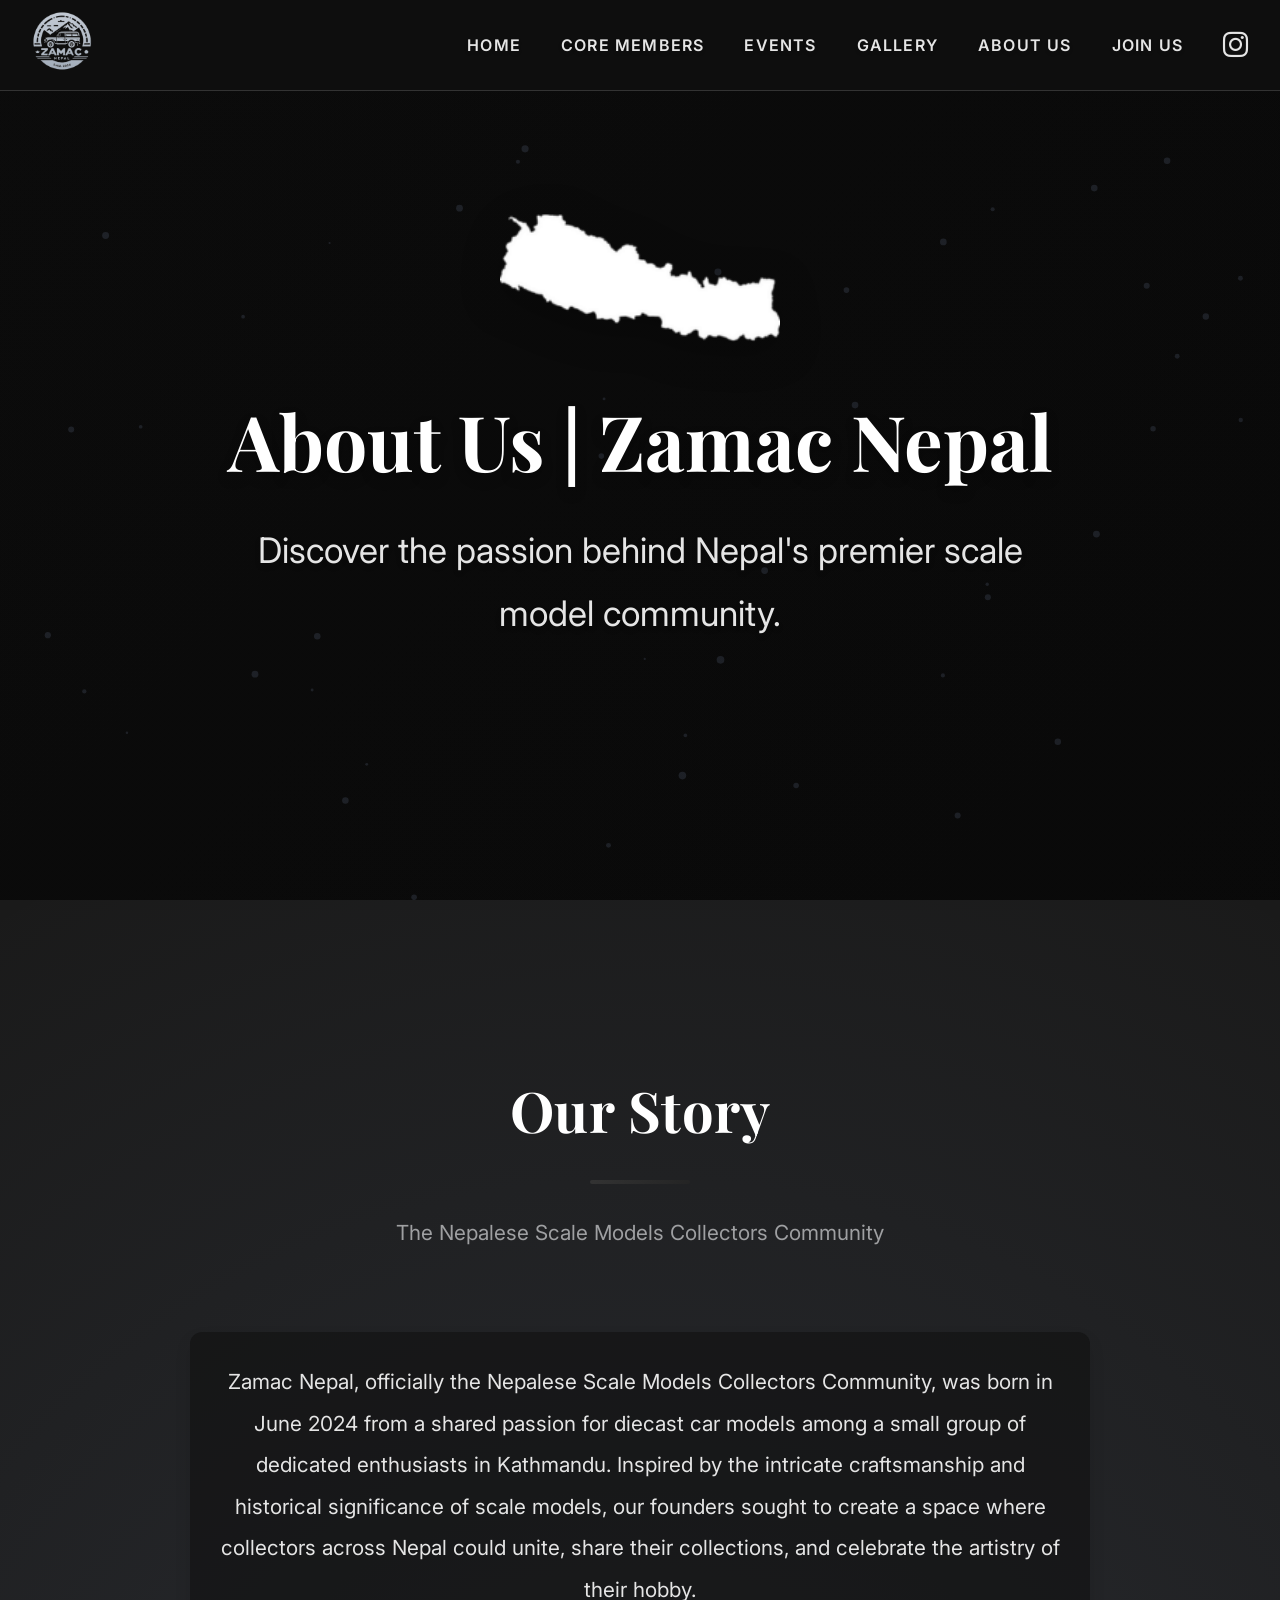
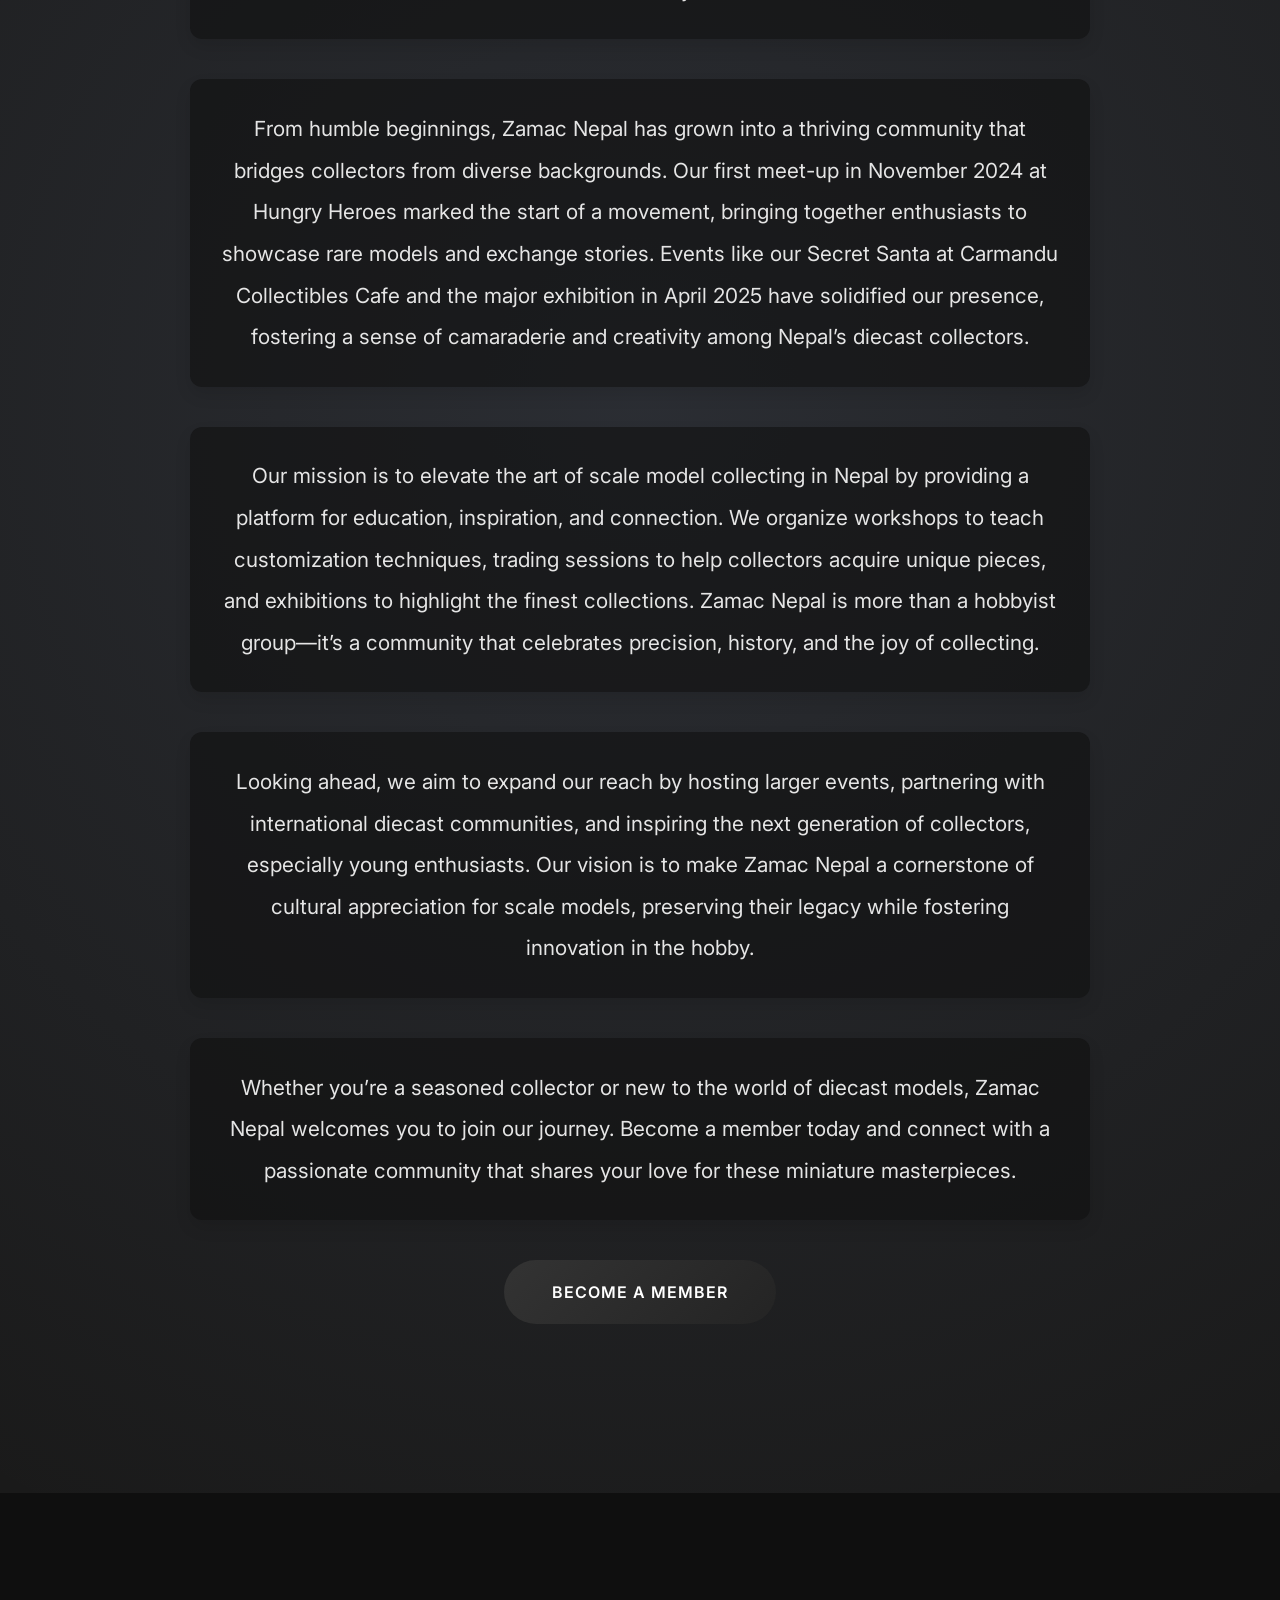
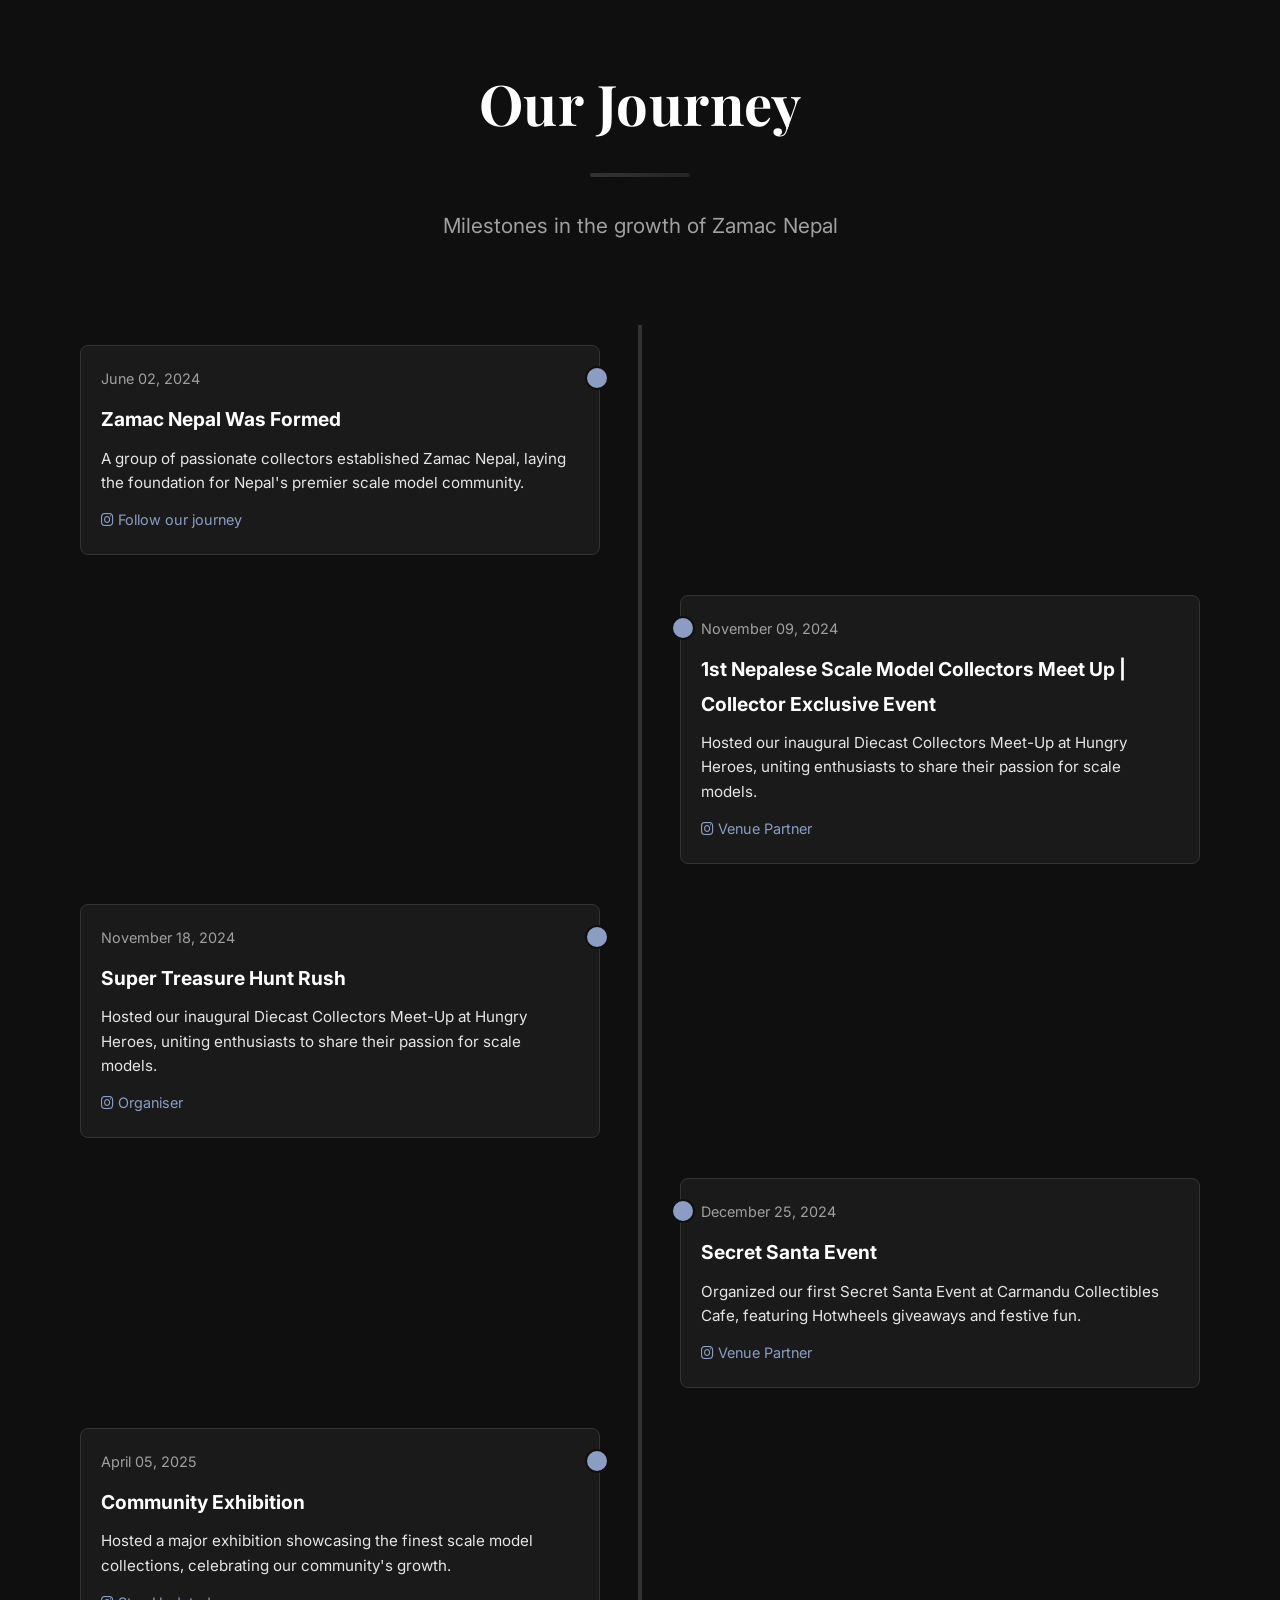
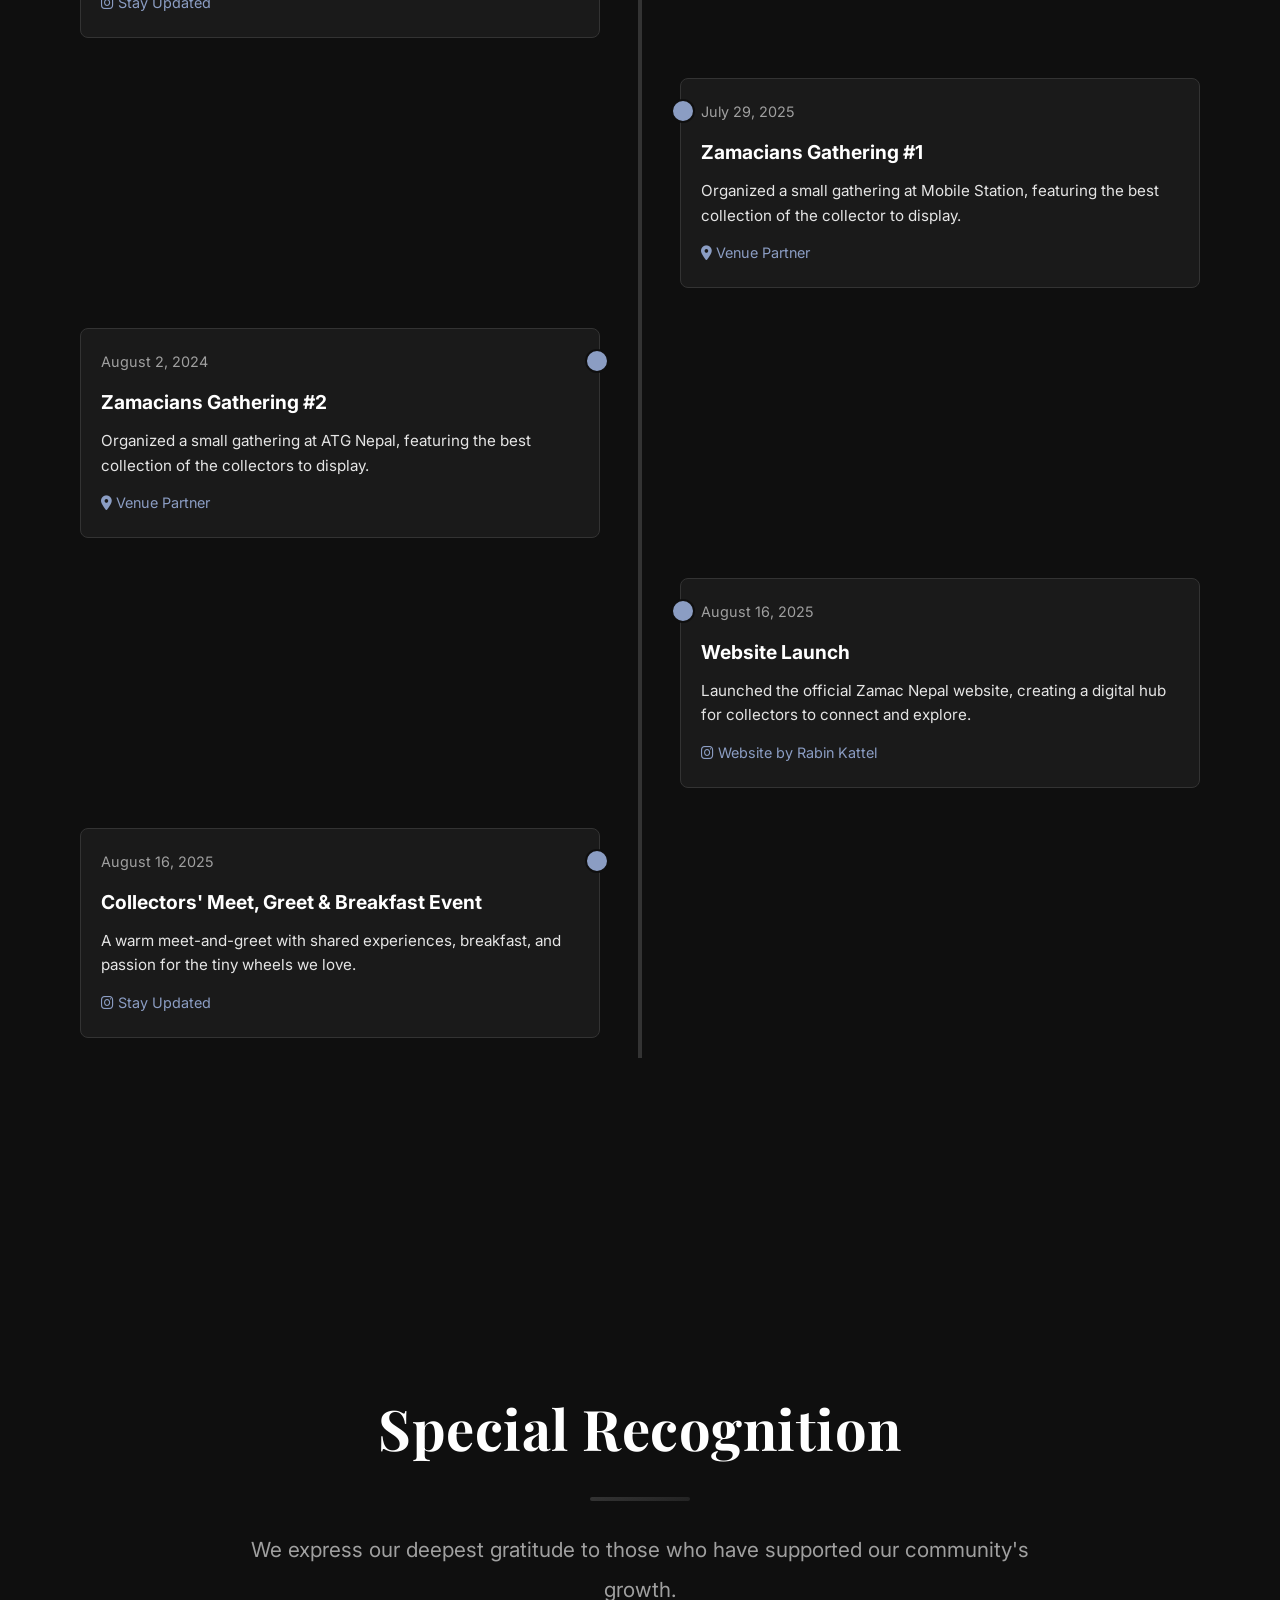
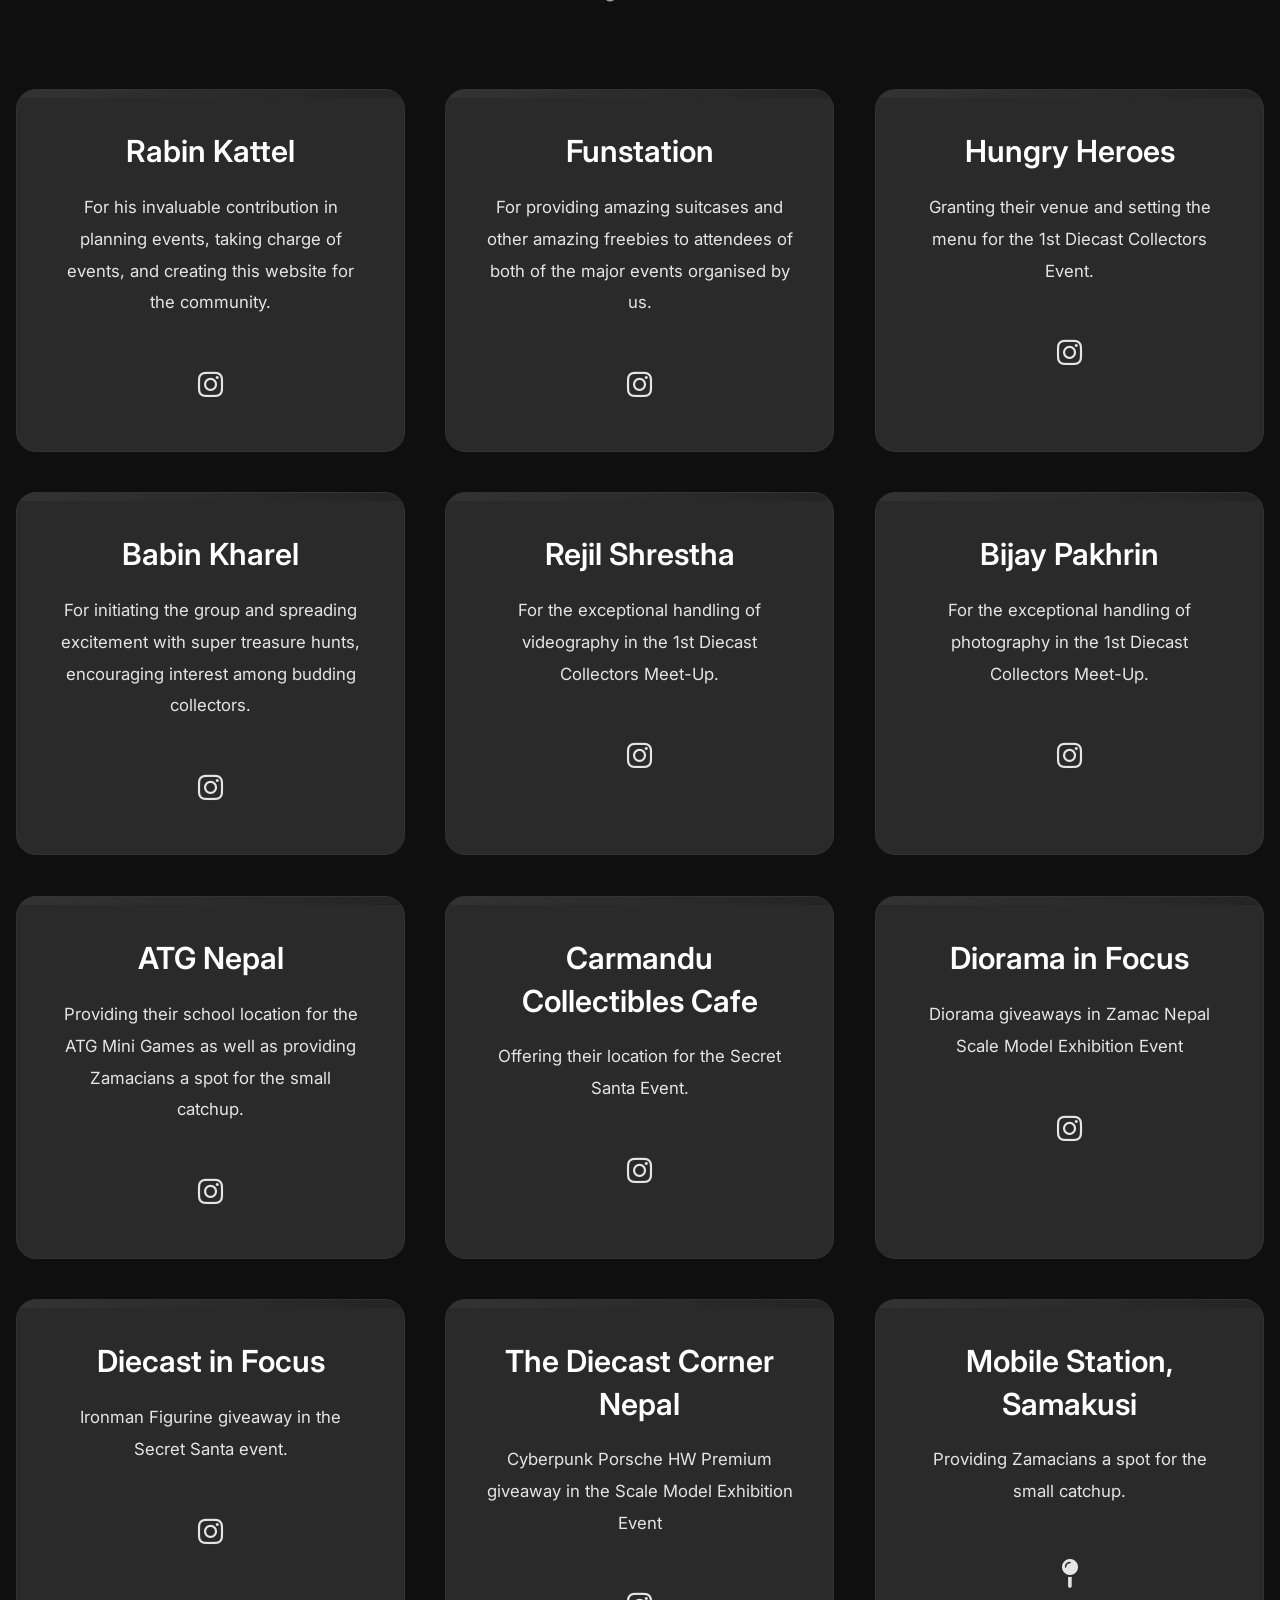
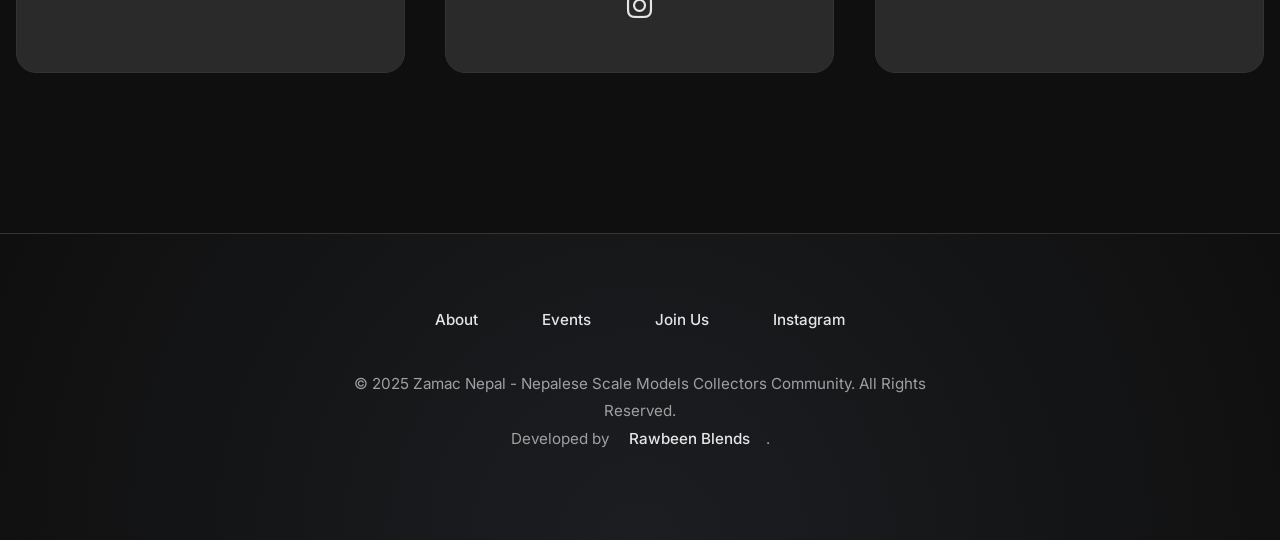
==== commit b5b5ea1b: "Initial commit" ====
--- a/about-us.html
+++ b/about-us.html
@@ -83,19 +83,24 @@
             <p class="section-subtitle">The Nepalese Scale Models Collectors Community</p>
             <div class="about-content fade-in">
                 <p class="about-text">
-                    The Nepalese Scale Models Collectors Community (Zamac Nepal) was founded with the vision of bringing together scale model enthusiasts from across Nepal. What started as a small group of passionate collectors has grown into a vibrant community that celebrates the artistry and craftsmanship of scale models.
+                    Zamac Nepal, officially the Nepalese Scale Models Collectors Community, was born in June 2024 from a shared passion for diecast car models among a small group of dedicated enthusiasts in Kathmandu. Inspired by the intricate craftsmanship and historical significance of scale models, our founders sought to create a space where collectors across Nepal could unite, share their collections, and celebrate the artistry of their hobby.
                 </p>
                 <p class="about-text">
-                    Our mission is to provide a platform for collectors to showcase their collections, connect with like-minded individuals, and inspire the next generation of hobbyists. From hosting exhibitions to organizing meet-ups, we aim to create memorable experiences for our members.
+                    From humble beginnings, Zamac Nepal has grown into a thriving community that bridges collectors from diverse backgrounds. Our first meet-up in November 2024 at Hungry Heroes marked the start of a movement, bringing together enthusiasts to showcase rare models and exchange stories. Events like our Secret Santa at Carmandu Collectibles Cafe and the major exhibition in April 2025 have solidified our presence, fostering a sense of camaraderie and creativity among Nepal’s diecast collectors.
                 </p>
                 <p class="about-text">
-                    Join us in our journey as we continue to nurture and grow Nepal's scale model collector community.
+                    Our mission is to elevate the art of scale model collecting in Nepal by providing a platform for education, inspiration, and connection. We organize workshops to teach customization techniques, trading sessions to help collectors acquire unique pieces, and exhibitions to highlight the finest collections. Zamac Nepal is more than a hobbyist group—it’s a community that celebrates precision, history, and the joy of collecting.
+                </p>
+                <p class="about-text">
+                    Looking ahead, we aim to expand our reach by hosting larger events, partnering with international diecast communities, and inspiring the next generation of collectors, especially young enthusiasts. Our vision is to make Zamac Nepal a cornerstone of cultural appreciation for scale models, preserving their legacy while fostering innovation in the hobby.
+                </p>
+                <p class="about-text">
+                    Whether you’re a seasoned collector or new to the world of diecast models, Zamac Nepal welcomes you to join our journey. Become a member today and connect with a passionate community that shares your love for these miniature masterpieces.
                 </p>
                 <a href="join_our_community.html" class="btn">Become a Member</a>
             </div>
         </div>
     </section>
-
 
     <!-- Timeline Section -->
     <section class="section" id="timeline" aria-labelledby="timeline-title">
@@ -105,8 +110,8 @@
             <div class="timeline fade-in">
                 <div class="timeline-item" data-side="left">
                     <div class="timeline-content">
-                        <span class="timeline-date">April 2024 </span>
-                        <h3 class="timeline-title">Zamac Nepal Formed</h3>
+                        <span class="timeline-date">June 02, 2024 </span>
+                        <h3 class="timeline-title">Zamac Nepal Was Formed</h3>
                         <p class="timeline-description">
                             A group of passionate collectors established Zamac Nepal, laying the foundation for Nepal's premier scale model community.
                         </p>
@@ -119,7 +124,7 @@
                 </div>
                 <div class="timeline-item" data-side="right">
                     <div class="timeline-content">
-                        <span class="timeline-date">November 2024</span>
+                        <span class="timeline-date">November 09, 2024</span>
                         <h3 class="timeline-title">1st Nepalese Scale Model Collectors Meet Up | Collector Exclusive Event</h3>
                         <p class="timeline-description">
                             Hosted our inaugural Diecast Collectors Meet-Up at Hungry Heroes, uniting enthusiasts to share their passion for scale models.
@@ -133,6 +138,20 @@
                 </div>
                 <div class="timeline-item" data-side="left">
                     <div class="timeline-content">
+                        <span class="timeline-date">November 18, 2024</span>
+                        <h3 class="timeline-title">Super Treasure Hunt Rush</h3>
+                        <p class="timeline-description">
+                            Hosted our inaugural Diecast Collectors Meet-Up at Hungry Heroes, uniting enthusiasts to share their passion for scale models.
+                        </p>
+                        <p class="timeline-social">
+                            <a href="https://www.instagram.com/dads.diecast.collection" target="_blank">
+                                <i class="fab fa-instagram"></i> Organiser
+                            </a>
+                        </p>
+                    </div>
+                </div>
+                <div class="timeline-item" data-side="right">
+                    <div class="timeline-content">
                         <span class="timeline-date">December 25, 2024</span>
                         <h3 class="timeline-title">Secret Santa Event</h3>
                         <p class="timeline-description">
@@ -145,23 +164,51 @@
                         </p>
                     </div>
                 </div>
+                <div class="timeline-item" data-side="left">
+                    <div class="timeline-content">
+                        <span class="timeline-date">April 05, 2025</span>
+                        <h3 class="timeline-title">Community Exhibition</h3>
+                        <p class="timeline-description">
+                            Hosted a major exhibition showcasing the finest scale model collections, celebrating our community's growth.
+                        </p>
+                        <p class="timeline-social">
+                            <a href="https://www.instagram.com/p/DIJTthAzMdG/" target="_blank">
+                                <i class="fab fa-instagram"></i> Stay Updated
+                            </a>
+                        </p>
+                    </div>
+                </div>
                 <div class="timeline-item" data-side="right">
                     <div class="timeline-content">
-                        <span class="timeline-date">March 2025</span>
-                        <h3 class="timeline-title">Community Exhibition</h3>
-                        <p class="timeline-description">
-                            Hosted a major exhibition showcasing the finest scale model collections, celebrating our community's growth.
-                        </p>
-                        <p class="timeline-social">
-                            <a href="https://www.instagram.com/zamac_nepal" target="_blank">
-                                <i class="fab fa-instagram"></i> Stay Updated
+                        <span class="timeline-date">July 29, 2025</span>
+                        <h3 class="timeline-title">Zamacians Gathering #1</h3>
+                        <p class="timeline-description">
+                            Organized a small gathering at Mobile Station, featuring the best collection of the collector to display.
+                        </p>
+                        <p class="timeline-social">
+                            <a href="https://share.google/e0FvmWLXiUN7fu03n" target="_blank">
+                                <i class="fas fa-map-marker-alt"></i> Venue Partner
                             </a>
                         </p>
                     </div>
                 </div>
                 <div class="timeline-item" data-side="left">
                     <div class="timeline-content">
-                        <span class="timeline-date">August, 2025</span>
+                        <span class="timeline-date">August 2, 2024</span>
+                        <h3 class="timeline-title">Zamacians Gathering #2</h3>
+                        <p class="timeline-description">
+                            Organized a small gathering at ATG Nepal, featuring the best collection of the collectors to display.
+                        </p>
+                        <p class="timeline-social">
+                            <a href="https://www.instagram.com/atg_nepal/" target="_blank">
+                                <i class="fas fa-map-marker-alt"></i> Venue Partner
+                            </a>
+                        </p>
+                    </div>
+                </div>
+                <div class="timeline-item" data-side="right">
+                    <div class="timeline-content">
+                        <span class="timeline-date">August 16, 2025</span>
                         <h3 class="timeline-title">Website Launch</h3>
                         <p class="timeline-description">
                             Launched the official Zamac Nepal website, creating a digital hub for collectors to connect and explore.
@@ -170,14 +217,29 @@
                             <a href="https://www.instagram.com/rawbeen_blends" target="_blank">
                                 <i class="fab fa-instagram"></i> Website by Rabin Kattel
                             </a>
+                            
+                        </p>
+                    </div>
+                </div>
+                <div class="timeline-item" data-side="left">
+                    <div class="timeline-content">
+                        <span class="timeline-date">August 16, 2025</span>
+                        <h3 class="timeline-title">Collectors' Meet, Greet & Breakfast Event</h3>
+                        <p class="timeline-description">
+                            A warm meet-and-greet with shared experiences, breakfast, and passion for the tiny wheels we love.
+                        </p>
+                        <p class="timeline-social">
+                        <a href="https://www.instagram.com/rawbeen_blends" target="_blank">
+                            <i class="fab fa-instagram"></i> Stay Updated
+                        </a>
                         </p>
                     </div>
                 </div>
             </div>
         </div>
     </section>
-        <!-- Special Recognition Section -->
-    
+
+    <!-- Special Recognition Section -->
     <section class="section" id="special-recognition" aria-labelledby="recognition-title">
         <div class="container">
             <h2 class="section-title serif" id="recognition-title">Special Recognition</h2>
@@ -195,7 +257,7 @@
                 <article class="recognition-card">
                     <h3 class="recognition-title">Funstation </h3>
                     <p class="recognition-description">
-                        For providing amazing freebies to attendees of both of the major events organised by us.
+                        For providing amazing suitcases and other amazing freebies to attendees of both of the major events organised by us.
                     </p>
                     <a href="https://www.instagram.com/funstation.online/" target="_blank" class="social-icon">
                         <i class="fab fa-instagram"></i>
@@ -210,6 +272,14 @@
                         <i class="fab fa-instagram"></i>
                     </a>
                 </article>
+                                <article class="recognition-card">
+                    <h3 class="recognition-title">Babin Kharel</h3>
+                    <p class="recognition-description">
+                      For initiating the group and spreading excitement with super treasure hunts, encouraging interest among budding collectors.                    </p>
+                    <a href="https://www.instagram.com/funstation.online/" target="_blank" class="social-icon">
+                        <i class="fab fa-instagram"></i>
+                    </a>
+                </article>
                 <article class="recognition-card">
                     <h3 class="recognition-title">Rejil Shrestha</h3>
                     <p class="recognition-description">
@@ -231,7 +301,7 @@
                 <article class="recognition-card">
                     <h3 class="recognition-title">ATG Nepal</h3>
                     <p class="recognition-description">
-                        Providing their school location for the ATG Mini Games.
+                        Providing their school location for the ATG Mini Games as well as providing Zamacians a spot for the small catchup.
                     </p>
                     <a href="https://www.instagram.com/atg_nepal" target="_blank" class="social-icon">
                         <i class="fab fa-instagram"></i>
@@ -247,24 +317,6 @@
                     </a>
                 </article>
                 <article class="recognition-card">
-                    <h3 class="recognition-title">Funtime Toys & More</h3>
-                    <p class="recognition-description">
-                        Hotwheels castings giveaways in the events organised by us.
-                    </p>
-                    <a href="https://www.instagram.com/funtimetoysandmore" target="_blank" class="social-icon">
-                        <i class="fab fa-instagram"></i>
-                    </a>
-                </article>
-                <article class="recognition-card">
-                    <h3 class="recognition-title">Vidhan Giri</h3>
-                    <p class="recognition-description">
-                        Hotwheels castings giveaways in the Secret Santa event.
-                    </p>
-                    <a href="https://www.instagram.com/0.viii" target="_blank" class="social-icon">
-                        <i class="fab fa-instagram"></i>
-                    </a>
-                </article>
-                <article class="recognition-card">
                     <h3 class="recognition-title">Diorama in Focus</h3>
                     <p class="recognition-description">
                        Diorama giveaways in Zamac Nepal Scale Model Exhibition Event
@@ -289,16 +341,23 @@
                     </p>
                     <a href="https://www.instagram.com/diecast.in.focus" target="_blank" class="social-icon">
                         <i class="fab fa-instagram"></i>
+                    </a>
+                </article>
+                <article class="recognition-card">
+                    <h3 class="recognition-title">Mobile Station, Samakusi</h3>
+                    <p class="recognition-description">
+                       Providing Zamacians a spot for the small catchup. 
+                    </p>
+                    <a href="https://share.google/e0FvmWLXiUN7fu03n" target="_blank" class="social-icon">
+                        <i class="fas fa-map-pin"></i>
                     </a>
                 </article>
             </div>
         </div>
     </section>
-   
-
-
-     <!-- Footer -->
-     <footer class="footer" aria-label="Footer">
+
+    <!-- Footer -->
+    <footer class="footer" aria-label="Footer">
         <div class="container">
             <div class="footer-links">
                 <a href="about-us.html" class="footer-link">About</a>
@@ -312,7 +371,6 @@
             </p>
         </div>
     </footer>
-
 
     <script>
         // Mobile menu toggle
--- a/assets/css/main.css
+++ b/assets/css/main.css
@@ -1,4 +1,4 @@
-/* [Previous styles unchanged, included for context] */
+/* [Previous styles unchanged, included only relevant styles for brevity] */
 :root {
     --primary-dark: #0f0f0f;
     --secondary-dark: #1a1a1a;
@@ -39,7 +39,6 @@
 body.no-scroll {
     overflow: hidden;
 }
-
 .serif {
     font-family: 'Playfair Display', serif;
 }
@@ -147,25 +146,37 @@
     transform: scale(1.2) rotate(5deg);
 }
 
+/* Hamburger Menu Styles */
 .hamburger {
     display: none;
     flex-direction: column;
     cursor: pointer;
     gap: 6px;
     z-index: 1001;
+    padding: 10px;
+    background: rgba(26, 26, 26, 0.9);
+    border-radius: 5px;
+    transition: background 0.3s ease, transform 0.3s ease;
+}
+
+.hamburger:hover {
+    background: rgba(42, 42, 42, 0.9);
+    transform: scale(1.1);
 }
 
 .hamburger span {
     width: 30px;
     height: 4px;
-    background: var(--text-primary);
+    background: #e5e5e5;
     border-radius: 4px;
-    transition: var(--transition);
+    transition: all 0.3s ease;
     transform-origin: center;
+    box-shadow: 0 2px 4px rgba(0, 0, 0, 0.2);
 }
 
 .hamburger.active span:nth-child(1) {
-    transform: rotate(45deg) translate(6px, 6px);
+    transform: rotate(45deg) translate(7px, 7px);
+    background: #8b9dc3;
 }
 
 .hamburger.active span:nth-child(2) {
@@ -174,8 +185,11 @@
 }
 
 .hamburger.active span:nth-child(3) {
-    transform: rotate(-45deg) translate(6px, -6px);
-}
+    transform: rotate(-45deg) translate(7px, -7px);
+    background: #8b9dc3;
+}
+
+
 
 .mobile-menu {
     display: none;
@@ -470,108 +484,81 @@
     align-items: center;
 }
 
-/* Events Section */
+
+/* Event/Release Cards */
 .events-grid {
     display: grid;
-    grid-template-columns: repeat(auto-fit, minmax(320px, 1fr));
-    gap: 2.5rem;
-    margin-top: 4rem;
+    grid-template-columns: repeat(auto-fit, minmax(250px, 1fr)); /* Reduced from 300px to 250px */
+    gap: 1.5rem; /* Reduced from 2rem for smaller cards */
+    margin-top: 2rem;
 }
 
 .event-card {
-    background: var(--accent-dark);
-    border-radius: 20px;
-    padding: 2rem;
+    background: var(--secondary-dark);
     border: 1px solid var(--border-color);
-    transition: var(--transition);
-    position: relative;
+    border-radius: 12px;
     overflow: hidden;
-    will-change: transform, box-shadow;
+    transition: var(--transition);
+    position: relative;
     text-align: center;
 }
 
-.event-card::before {
-    content: attr(data-date);
-    position: absolute;
-    top: 0;
-    left: 0;
-    right: 0;
-    height: 8px;
-    background: var(--gradient);
-    transition: height 0.4s ease;
-    font-size: 0.9rem;
-    color: var(--text-primary);
-    line-height: 2;
-}
-
-.event-card:hover::before {
-    height: 12px;
-}
-
 .event-card:hover {
-    transform: translateY(-15px) scale(1.02);
-    box-shadow: 0 20px 40px var(--shadow-medium);
+    transform: translateY(-5px);
+    box-shadow: 0 8px 24px var(--shadow-medium);
 }
 
 .event-image {
     width: 100%;
-    height: 200px;
+    height: 160px; /* Reduced from 200px */
     object-fit: cover;
-    border-radius: 10px;
-    margin-bottom: 1.5rem;
-    box-shadow: 0 4px 8px var(--shadow-light);
-    transition: transform 0.4s ease;
-}
-
-.event-card:hover .event-image {
-    transform: scale(1.05);
 }
 
 .event-title {
-    font-size: 1.9rem;
-    font-weight: 600;
-    margin-bottom: 1.2rem;
+    font-size: 1.3rem; /* Reduced from 1.5rem */
+    margin: 0.8rem; /* Reduced from 1rem */
     color: var(--text-primary);
-    line-height: 1.4;
+}
+
+.event-title a {
+    color: var(--accent-color);
+    text-decoration: none;
+    transition: var(--transition);
+}
+
+.event-title a:hover {
+    color: var(--accent-hover);
+    text-decoration: underline;
 }
 
 .event-meta {
+    font-size: 0.8rem; /* Reduced from 0.9rem */
+    color: var(--text-muted);
+    margin: 0 0.8rem 1rem; /* Adjusted from 0 1rem 1rem */
+}
+
+.event-description {
+    font-size: 0.9rem; /* Reduced from 1rem */
+    color: var(--text-secondary);
+    margin: 0 0.8rem 1rem; /* Adjusted from 0 1rem 1.5rem */
+    line-height: 1.6;
+}
+
+.event-description a {
     color: var(--accent-color);
-    font-weight: 500;
-    font-size: 1rem;
-    margin-bottom: 1rem;
-    text-align: center;
-}
-
-.event-description {
-    color: var(--text-secondary);
-    line-height: 1.9;
-    margin-bottom: 2.5rem;
-    font-size: 1.05rem;
-}
-
-.event-detail-label {
-    font-size: 1.1rem;
-    font-weight: 600;
-    color: var(--accent-color);
-    margin-bottom: 0.5rem;
-    text-align: left;
-}
-
-.event-detail-value {
-    font-size: 1rem;
-    color: var(--text-secondary);
-    line-height: 1.8;
-    margin-bottom: 1.5rem;
-    text-align: left;
+    text-decoration: none;
+    transition: var(--transition);
+}
+
+.event-description a:hover {
+    color: var(--accent-hover);
+    text-decoration: underline;
 }
 
 .release-location {
-    font-size: 1rem;
-    color: var(--text-secondary);
-    line-height: 1.8;
-    margin-bottom: 2.5rem;
-    text-align: center;
+    font-size: 0.85rem; /* Reduced from 0.95rem */
+    color: var(--text-muted);
+    margin: 0 0.8rem 1rem; /* Adjusted from 0 1rem 1.5rem */
 }
 
 .release-location a {
@@ -805,11 +792,11 @@
     box-shadow: 0 0 0 3px rgba(139, 157, 195, 0.5);
 }
 
-/* Timeline Section */
+/* Timeline Styles */
 .timeline {
     position: relative;
-    margin-top: 4rem;
-    padding: 2rem 0;
+    max-width: 1200px;
+    margin: 0 auto;
 }
 
 .timeline::before {
@@ -817,123 +804,97 @@
     position: absolute;
     top: 0;
     left: 50%;
-    transform: translateX(-50%);
     width: 4px;
     height: 100%;
-    background: var(--gradient);
-    border-radius: 2px;
+    background: var(--border-color);
+    transform: translateX(-50%);
 }
 
 .timeline-item {
-    position: relative;
-    margin-bottom: 3rem;
-    display: flex;
-    justify-content: center;
+    padding: 20px 40px;
+    position: relative;
+    width: 50%;
+    box-sizing: border-box;
+}
+
+.timeline-item[data-side="left"] {
+    left: 0;
+}
+
+.timeline-item[data-side="right"] {
+    left: 50%;
 }
 
 .timeline-content {
-    background: var(--accent-dark);
-    border-radius: 20px;
-    padding: 2rem;
+    padding: 20px;
+    background: var(--secondary-dark);
     border: 1px solid var(--border-color);
-    transition: var(--transition);
-    position: relative;
-    width: 45%;
-    text-align: center;
-    box-shadow: 0 8px 16px var(--shadow-light);
-}
-
-.timeline-item[data-side="left"] .timeline-content {
-    margin-right: 3rem;
-}
-
-.timeline-item[data-side="right"] .timeline-content {
-    margin-left: 3rem;
-}
-
-.timeline-content::before {
+    border-radius: 8px;
+    position: relative;
+    transition: var(--transition);
+}
+
+.timeline-item:hover .timeline-content {
+    color: var(--accent-color);
+    background: rgba(139, 157, 195, 0.1);
+    box-shadow: 0 0 10px rgba(139, 157, 195, 0.3);
+    transform: translateY(-3px);
+}
+
+.timeline-date {
+    font-size: 0.9rem;
+    color: var(--text-muted);
+    display: block;
+    margin-bottom: 10px;
+}
+
+.timeline-title {
+    font-size: 1.2rem;
+    color: var(--text-primary);
+    margin-bottom: 10px;
+}
+
+.timeline-description {
+    font-size: 0.95rem;
+    color: var(--text-secondary);
+    line-height: 1.6;
+    margin-bottom: 10px;
+}
+
+.timeline-social a {
+    color: var(--accent-color);
+    text-decoration: none;
+    font-size: 0.9rem;
+    transition: var(--transition);
+}
+
+.timeline-social a:hover {
+    color: var(--accent-hover);
+    text-decoration: underline;
+}
+
+.timeline-item[data-side="left"] .timeline-content::before {
     content: '';
     position: absolute;
-    top: 50%;
+    top: 20px;
+    right: -10px;
     width: 20px;
     height: 20px;
     background: var(--accent-color);
     border-radius: 50%;
-    border: 2px solid var(--border-color);
-    transform: translateY(-50%);
-}
-
-.timeline-item[data-side="left"] .timeline-content::before {
-    right: -2.5rem;
+    border: 2px solid var(--primary-dark);
 }
 
 .timeline-item[data-side="right"] .timeline-content::before {
-    left: -2.5rem;
-}
-
-.timeline-content::after {
     content: '';
     position: absolute;
-    top: 0;
-    left: 0;
-    right: 0;
-    height: 8px;
-    background: var(--gradient);
-    transition: height 0.4s ease;
-}
-
-.timeline-content:hover::after {
-    height: 12px;
-}
-
-.timeline-content:hover {
-    transform: translateY(-15px) scale(1.02);
-    box-shadow: 0 20px 40px var(--shadow-medium);
-}
-
-.timeline-date {
-    font-size: 1rem;
-    font-weight: 600;
-    color: var(--accent-color);
-    margin-bottom: 1rem;
-    display: block;
-}
-
-.timeline-title {
-    font-size: 1.9rem;
-    font-weight: 600;
-    margin-bottom: 1.2rem;
-    color: var(--text-primary);
-    line-height: 1.4;
-}
-
-.timeline-description {
-    color: var(--text-secondary);
-    line-height: 1.9;
-    margin-bottom: 1.5rem;
-    font-size: 1.05rem;
-}
-
-.timeline-social {
-    color: var(--text-secondary);
-    font-size: 0.95rem;
-    line-height: 1.9;
-}
-
-.timeline-social a {
-    color: var(--accent-color);
-    text-decoration: none;
-    transition: var(--transition);
-}
-
-.timeline-social a:hover {
-    color: var(--accent-hover);
-}
-
-.timeline-social i {
-    font-size: 1.25rem;
-    margin-right: 0.5rem;
-    vertical-align: middle;
+    top: 20px;
+    left: -10px;
+    width: 20px;
+    height: 20px;
+    background: var(--accent-color);
+    border-radius: 50%;
+    border: 2px solid var(--primary-dark);
 }
 
 
@@ -1282,6 +1243,9 @@
     .nav-menu {
         gap: 2rem;
     }
+    .hamburger {
+        display: flex;
+    }
     
     .hero h1 {
         font-size: clamp(2.5rem, 5.5vw, 4.5rem);
@@ -1462,4 +1426,30 @@
     .modal-iframe {
         height: 350px;
     }
-}+}
+@media (max-width: 480px) {
+    .events-grid {
+        grid-template-columns: 1fr;
+        gap: 1rem; /* Further reduced */
+    }
+    
+    .event-image {
+        height: 120px; /* Further reduced */
+    }
+    
+    .event-title {
+        font-size: 1.2rem; /* Adjusted for smaller screens */
+    }
+    
+    .event-meta {
+        font-size: 0.75rem; /* Adjusted */
+    }
+    
+    .event-description {
+        font-size: 0.85rem; /* Adjusted */
+    }
+    
+    .release-location {
+        font-size: 0.8rem; /* Adjusted */
+    }
+}
